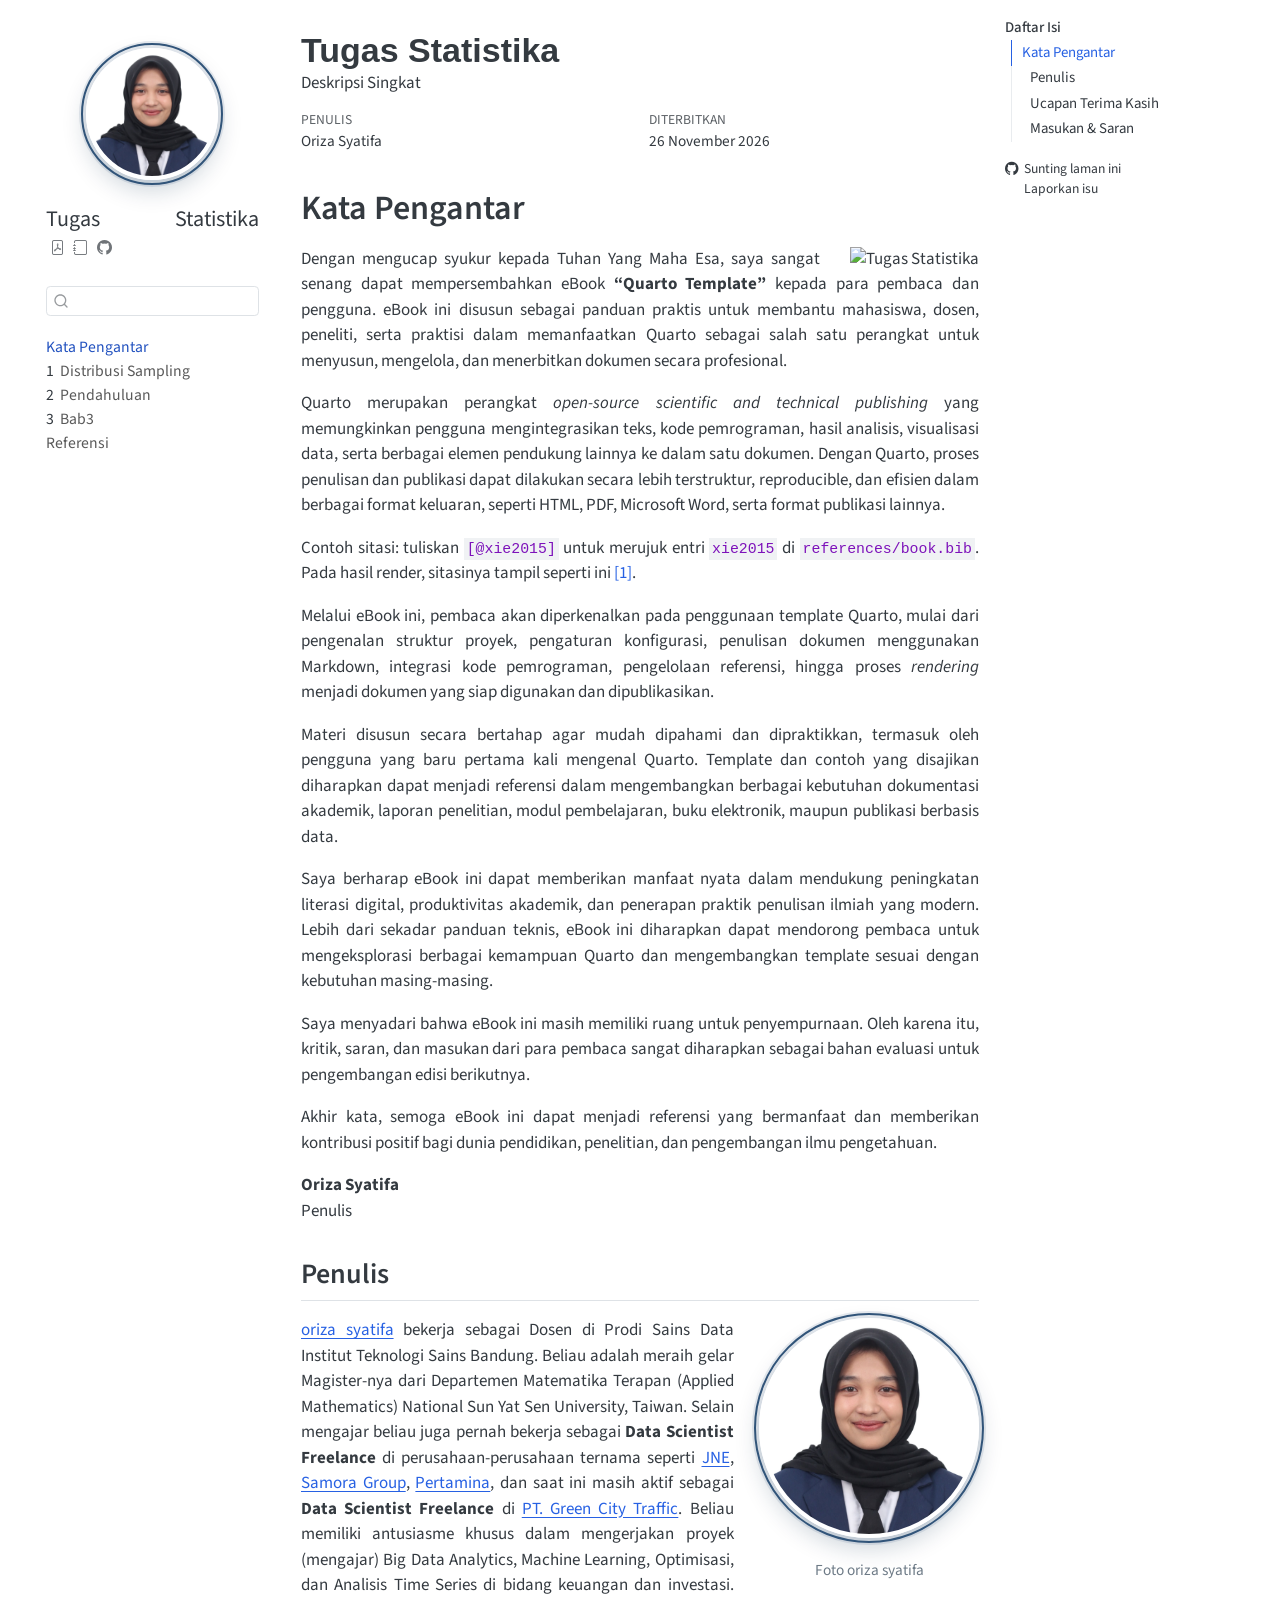
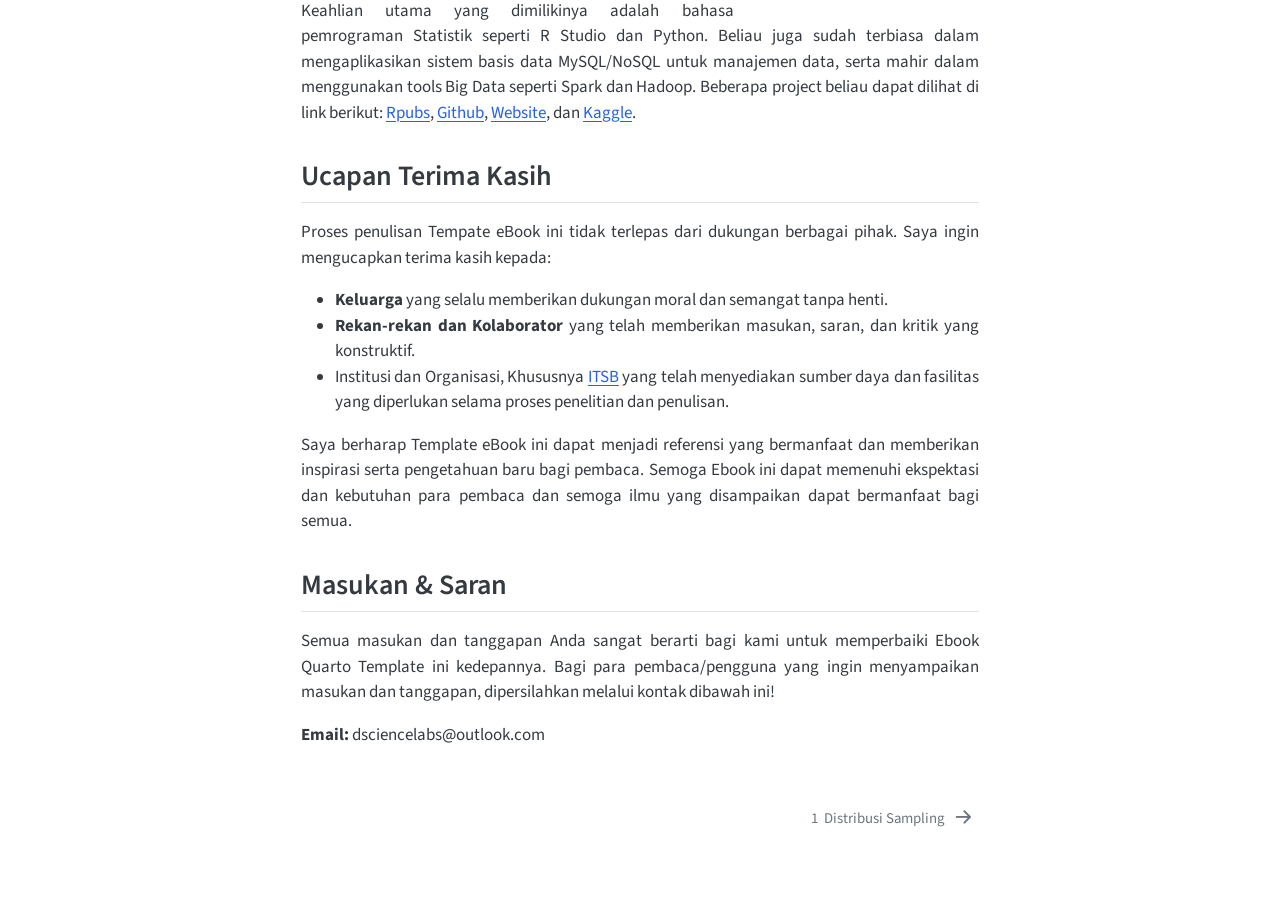
==== docs/index.html @ 2b0debac "Update book content" ====
<!DOCTYPE html>
<html xmlns="http://www.w3.org/1999/xhtml" lang="id" xml:lang="id"><head>

<meta charset="utf-8">
<meta name="generator" content="quarto-1.11.9">

<meta name="viewport" content="width=device-width, initial-scale=1.0, user-scalable=yes">

<meta name="author" content="Oriza Syatifa">
<meta name="dcterms.date" content="2026-11-26">
<meta name="description" content="Deskripsi Singkat">

<title>Tugas Statistika</title>
<style>
/* Default styles provided by pandoc.
** See https://pandoc.org/MANUAL.html#variables-for-html for config info.
*/
span.smallcaps{font-variant: small-caps;}
div.columns{display: flex; gap: 1.5em;}
div.column{flex: auto;}
@media screen {
div.columns{gap: min(4vw, 1.5em);}
div.column{overflow-x: auto;}
}
div.hanging-indent{margin-left: 1.5em; text-indent: -1.5em;}
ul.task-list{list-style: none;}
ul.task-list li input[type="checkbox"] {
  width: 0.8em;
  margin: 0 0.8em 0.2em -1em; /* quarto-specific, see https://github.com/quarto-dev/quarto-cli/issues/4556 */ 
  vertical-align: middle;
}
/* CSS for citations */
div.csl-bib-body { }
div.csl-entry {
  clear: both;
  margin-bottom: 0em;
}
.hanging-indent div.csl-entry {
  margin-left:2em;
  text-indent:-2em;
}
div.csl-left-margin {
  min-width:2em;
  float:left;
}
div.csl-right-inline {
  margin-left:2em;
  padding-left:1em;
}
div.csl-indent {
  margin-left: 2em;
}</style>


<script src="site_libs/quarto-nav/quarto-nav.js"></script>
<script src="site_libs/quarto-nav/headroom.min.js"></script>
<script src="site_libs/clipboard/clipboard.min.js"></script>
<script src="site_libs/quarto-search/autocomplete.umd.js"></script>
<script src="site_libs/quarto-search/fuse.min.js"></script>
<script src="site_libs/quarto-search/quarto-search.js"></script>
<meta name="quarto:offset" content="./">
<link href="./chapters/bab-1.html" rel="next">
<script src="site_libs/quarto-html/quarto.js" type="module"></script>
<script src="site_libs/quarto-html/tabsets/tabsets.js" type="module"></script>
<script src="site_libs/quarto-html/scrollable-regions/scrollable-regions.js" type="module"></script>
<script src="site_libs/quarto-html/popper.min.js"></script>
<script src="site_libs/quarto-html/tippy.umd.min.js"></script>
<script src="site_libs/quarto-html/anchor.min.js"></script>
<link href="site_libs/quarto-html/tippy.css" rel="stylesheet">
<link href="site_libs/quarto-html/quarto-syntax-highlighting-63b5708e65d6cd79cd7618c58d0c21e7.css" rel="stylesheet" id="quarto-text-highlighting-styles">
<script src="site_libs/bootstrap/bootstrap.min.js"></script>
<link href="site_libs/bootstrap/bootstrap-icons.css" rel="stylesheet">
<link href="site_libs/bootstrap/bootstrap-8575377b15774f46c10fa1d7752ca172.min.css" rel="stylesheet" append-hash="true" id="quarto-bootstrap" data-mode="light">
<script id="quarto-search-options" type="application/json">{
  "location": "sidebar",
  "copy-button": false,
  "collapse-after": 3,
  "panel-placement": "start",
  "type": "textbox",
  "limit": 50,
  "keyboard-shortcut": [
    "f",
    "/",
    "s"
  ],
  "show-item-context": false,
  "language": {
    "search-no-results-text": "Tidak ada hasil",
    "search-matching-documents-text": "dokumen cocok",
    "search-copy-link-title": "Salin tautan untuk mencari",
    "search-hide-matches-text": "Sembunyikan kecocokan lainnya",
    "search-more-match-text": "kecocokan lainnya di dokumen ini",
    "search-more-matches-text": "kecocokan lainnya di dokumen ini",
    "search-clear-button-title": "Hapus",
    "search-text-placeholder": "",
    "search-detached-cancel-button-title": "Batal",
    "search-submit-button-title": "Kirim",
    "search-label": "Mencari"
  }
}</script>
<style>html{ scroll-behavior: smooth; }</style>
<meta name="author" content="Oriza Syatifa">


<link rel="stylesheet" href="assets/style.css">
</head>

<body class="nav-sidebar floating quarto-light"><a id="quarto-skip-link" class="visually-hidden-focusable" href="#quarto-document-content">Skip to main content</a>

<div id="quarto-search-results"></div>
  <header id="quarto-header" class="headroom fixed-top">
  <nav class="quarto-secondary-nav" aria-label="Bilah alat">
    <div class="container-fluid d-flex">
      <button type="button" class="quarto-btn-toggle btn" data-bs-toggle="collapse" role="button" data-bs-target=".quarto-sidebar-collapse-item" aria-controls="quarto-sidebar" aria-expanded="false" aria-label="Alihkan bilah sisi" onclick="if (window.quartoToggleHeadroom) { window.quartoToggleHeadroom(); }">
        <i class="bi bi-layout-text-sidebar-reverse"></i>
      </button>
        <nav class="quarto-page-breadcrumbs" aria-label="Jalur"><ol class="breadcrumb"><li class="breadcrumb-item"><a href="./index.html">Kata Pengantar</a></li></ol></nav>
        <a class="flex-grow-1" data-bs-toggle="collapse" data-bs-target=".quarto-sidebar-collapse-item" onclick="if (window.quartoToggleHeadroom) { window.quartoToggleHeadroom(); }">      
        </a>
      <button type="button" class="btn quarto-search-button" aria-label="Mencari" onclick="window.quartoOpenSearch();">
        <i class="bi bi-search"></i>
      </button>
    </div>
  </nav>
</header>
<!-- content -->
<div id="quarto-content" class="quarto-container page-columns page-rows-contents page-layout-article">
<!-- sidebar -->
  <nav id="quarto-sidebar" class="sidebar collapse collapse-horizontal quarto-sidebar-collapse-item sidebar-navigation floating overflow-auto" aria-label="Situs web">
    <div class="pt-lg-2 mt-2 text-left sidebar-header">
    <div class="sidebar-title mb-0 py-0">
      <a href="./">Tugas Statistika</a> 
        <div class="sidebar-tools-main tools-wide">
    <a href="./Tugas-Statistika.pdf" title="Pratinjau PDF" class="quarto-navigation-tool px-1" aria-label="Pratinjau PDF"><i class="bi bi-file-pdf"></i></a>
    <a href="./epub-reader.html" title="Pratinjau EPUB" class="quarto-navigation-tool px-1" aria-label="Pratinjau EPUB"><i class="bi bi-journal"></i></a>
    <a href="https://github.com/pakardata1/ebook-template-quarto.git" title="Kode Sumber" class="quarto-navigation-tool px-1" aria-label="Kode Sumber"><i class="bi bi-github"></i></a>
</div>
    </div>
      </div>
        <div class="mt-2 flex-shrink-0 align-items-center">
        <div class="sidebar-search">
        <div id="quarto-search" class="" title="Mencari"></div>
        </div>
        </div>
    <div class="sidebar-menu-container"> 
    <ul class="list-unstyled mt-1">
        <li class="sidebar-item">
  <div class="sidebar-item-container"> 
  <a href="./index.html" class="sidebar-item-text sidebar-link active">
 <span class="menu-text">Kata Pengantar</span></a>
  </div>
</li>
        <li class="sidebar-item">
  <div class="sidebar-item-container"> 
  <a href="./chapters/bab-1.html" class="sidebar-item-text sidebar-link">
 <span class="menu-text"><span class="chapter-number">1</span>&nbsp; <span class="chapter-title">Distribusi Sampling</span></span></a>
  </div>
</li>
        <li class="sidebar-item">
  <div class="sidebar-item-container"> 
  <a href="./chapters/bab-2.html" class="sidebar-item-text sidebar-link">
 <span class="menu-text"><span class="chapter-number">2</span>&nbsp; <span class="chapter-title">Pendahuluan</span></span></a>
  </div>
</li>
        <li class="sidebar-item">
  <div class="sidebar-item-container"> 
  <a href="./chapters/bab-3.html" class="sidebar-item-text sidebar-link">
 <span class="menu-text"><span class="chapter-number">3</span>&nbsp; <span class="chapter-title">Bab3</span></span></a>
  </div>
</li>
        <li class="sidebar-item">
  <div class="sidebar-item-container"> 
  <a href="./references/referensi.html" class="sidebar-item-text sidebar-link">
 <span class="menu-text">Referensi</span></a>
  </div>
</li>
    </ul>
    </div>
</nav>
<div id="quarto-sidebar-glass" class="quarto-sidebar-collapse-item" data-bs-toggle="collapse" data-bs-target=".quarto-sidebar-collapse-item"></div>
<!-- margin-sidebar -->
    <div id="quarto-margin-sidebar" class="sidebar margin-sidebar">
        <nav id="TOC" role="doc-toc" aria-labelledby="toc-title" class="toc-active">
    <h2 id="toc-title">Daftar Isi</h2>
   
  <ul>
  <li><a href="#kata-pengantar" id="toc-kata-pengantar" class="nav-link active" data-scroll-target="#kata-pengantar">Kata Pengantar</a>
  <ul class="collapse">
  <li><a href="#penulis" id="toc-penulis" class="nav-link" data-scroll-target="#penulis">Penulis</a></li>
  <li><a href="#ucapan-terima-kasih" id="toc-ucapan-terima-kasih" class="nav-link" data-scroll-target="#ucapan-terima-kasih">Ucapan Terima Kasih</a></li>
  <li><a href="#masukan-saran" id="toc-masukan-saran" class="nav-link" data-scroll-target="#masukan-saran">Masukan &amp; Saran</a></li>
  </ul></li>
  </ul>
<div class="toc-actions"><ul><li><a href="https://github.com/pakardata1/ebook-template-quarto.git/edit/main/index.qmd" class="toc-action"><i class="bi bi-github"></i>Sunting laman ini</a></li><li><a href="https://github.com/pakardata1/ebook-template-quarto.git/issues/new" class="toc-action"><i class="bi empty"></i>Laporkan isu</a></li></ul></div></nav>
    </div>
<!-- main -->
<main class="content" id="quarto-document-content" tabindex="-1">

<header id="title-block-header" class="quarto-title-block default">
<div class="quarto-title">
<h1 class="title">Tugas Statistika</h1>
</div>

<div>
  <div class="description">
    Deskripsi Singkat
  </div>
</div>


<div class="quarto-title-meta">

    <div>
    <div class="quarto-title-meta-heading">Penulis</div>
    <div class="quarto-title-meta-contents">
             <p>Oriza Syatifa </p>
          </div>
  </div>
    
    <div>
    <div class="quarto-title-meta-heading">Diterbitkan</div>
    <div class="quarto-title-meta-contents">
      <p class="date">26 November 2026</p>
    </div>
  </div>
  
    
  </div>
  


</header>



<section id="kata-pengantar" class="level1 unnumbered">
<h1 class="unnumbered">Kata Pengantar</h1><p><img src="images/Cover.jpeg" title="Tugas Statistika" class="quarto-cover-image nolightbox img-fluid"></p>
<p>Dengan mengucap syukur kepada Tuhan Yang Maha Esa, saya sangat senang dapat mempersembahkan eBook <strong>“Quarto Template”</strong> kepada para pembaca dan pengguna. eBook ini disusun sebagai panduan praktis untuk membantu mahasiswa, dosen, peneliti, serta praktisi dalam memanfaatkan Quarto sebagai salah satu perangkat untuk menyusun, mengelola, dan menerbitkan dokumen secara profesional.</p>
<p>Quarto merupakan perangkat <em>open-source scientific and technical publishing</em> yang memungkinkan pengguna mengintegrasikan teks, kode pemrograman, hasil analisis, visualisasi data, serta berbagai elemen pendukung lainnya ke dalam satu dokumen. Dengan Quarto, proses penulisan dan publikasi dapat dilakukan secara lebih terstruktur, reproducible, dan efisien dalam berbagai format keluaran, seperti HTML, PDF, Microsoft Word, serta format publikasi lainnya.</p>
<p>Contoh sitasi: tuliskan <code>[@xie2015]</code> untuk merujuk entri <code>xie2015</code> di <code>references/book.bib</code>. Pada hasil render, sitasinya tampil seperti ini <span class="citation" data-cites="xie2015"><a href="references/referensi.html#ref-xie2015" role="doc-biblioref">[1]</a></span>.</p>
<p>Melalui eBook ini, pembaca akan diperkenalkan pada penggunaan template Quarto, mulai dari pengenalan struktur proyek, pengaturan konfigurasi, penulisan dokumen menggunakan Markdown, integrasi kode pemrograman, pengelolaan referensi, hingga proses <em>rendering</em> menjadi dokumen yang siap digunakan dan dipublikasikan.</p>
<p>Materi disusun secara bertahap agar mudah dipahami dan dipraktikkan, termasuk oleh pengguna yang baru pertama kali mengenal Quarto. Template dan contoh yang disajikan diharapkan dapat menjadi referensi dalam mengembangkan berbagai kebutuhan dokumentasi akademik, laporan penelitian, modul pembelajaran, buku elektronik, maupun publikasi berbasis data.</p>
<p>Saya berharap eBook ini dapat memberikan manfaat nyata dalam mendukung peningkatan literasi digital, produktivitas akademik, dan penerapan praktik penulisan ilmiah yang modern. Lebih dari sekadar panduan teknis, eBook ini diharapkan dapat mendorong pembaca untuk mengeksplorasi berbagai kemampuan Quarto dan mengembangkan template sesuai dengan kebutuhan masing-masing.</p>
<p>Saya menyadari bahwa eBook ini masih memiliki ruang untuk penyempurnaan. Oleh karena itu, kritik, saran, dan masukan dari para pembaca sangat diharapkan sebagai bahan evaluasi untuk pengembangan edisi berikutnya.</p>
<p>Akhir kata, semoga eBook ini dapat menjadi referensi yang bermanfaat dan memberikan kontribusi positif bagi dunia pendidikan, penelitian, dan pengembangan ilmu pengetahuan.</p>
<p><strong>Oriza Syatifa</strong><br>
Penulis</p>
<section id="penulis" class="level2">
<h2 class="anchored" data-anchor-id="penulis">Penulis</h2>
<div class="quarto-figure quarto-figure-right">
<figure class="figure">
<p><img src="images/author/orizaa.jpeg" class="author-portrait img-fluid figure-img" style="width:1.5in"></p>
<figcaption>Foto oriza syatifa</figcaption>
</figure>
</div>
<p><strong><a href="https://www.linkedin.com/in/dsciencelabs/">oriza syatifa</a></strong> bekerja sebagai Dosen di Prodi Sains Data Institut Teknologi Sains Bandung. Beliau adalah meraih gelar Magister-nya dari Departemen Matematika Terapan (Applied Mathematics) National Sun Yat Sen University, Taiwan. Selain mengajar beliau juga pernah bekerja sebagai <strong>Data Scientist Freelance</strong> di perusahaan-perusahaan ternama seperti <a href="https://www.jne.co.id/id/beranda">JNE</a>, <a href="https://www.samoragroup.co.id/home/en">Samora Group</a>, <a href="https://www.pertamina.com/">Pertamina</a>, dan saat ini masih aktif sebagai <strong>Data Scientist Freelance</strong> di <a href="PT. Green City Traffic">PT. Green City Traffic</a>. Beliau memiliki antusiasme khusus dalam mengerjakan proyek (mengajar) Big Data Analytics, Machine Learning, Optimisasi, dan Analisis Time Series di bidang keuangan dan investasi. Keahlian utama yang dimilikinya adalah bahasa pemrograman Statistik seperti R Studio dan Python. Beliau juga sudah terbiasa dalam mengaplikasikan sistem basis data MySQL/NoSQL untuk manajemen data, serta mahir dalam menggunakan tools Big Data seperti Spark dan Hadoop. Beberapa project beliau dapat dilihat di link berikut: <a href="https://rpubs.com/dsciencelabs">Rpubs</a>, <a href="https://github.com/dsciencelabs">Github</a>, <a href="https://dsciencelabs.github.io/web/index.html">Website</a>, dan <a href="https://www.kaggle.com/siregar/code">Kaggle</a>.</p>
</section>
<section id="ucapan-terima-kasih" class="level2">
<h2 class="anchored" data-anchor-id="ucapan-terima-kasih">Ucapan Terima Kasih</h2>
<p>Proses penulisan Tempate eBook ini tidak terlepas dari dukungan berbagai pihak. Saya ingin mengucapkan terima kasih kepada:</p>
<ul>
<li><strong>Keluarga</strong> yang selalu memberikan dukungan moral dan semangat tanpa henti.</li>
<li><strong>Rekan-rekan dan Kolaborator</strong> yang telah memberikan masukan, saran, dan kritik yang konstruktif.</li>
<li>Institusi dan Organisasi, Khususnya <strong><a href="https://itsb.ac.id/">ITSB</a></strong> yang telah menyediakan sumber daya dan fasilitas yang diperlukan selama proses penelitian dan penulisan.</li>
</ul>
<p>Saya berharap Template eBook ini dapat menjadi referensi yang bermanfaat dan memberikan inspirasi serta pengetahuan baru bagi pembaca. Semoga Ebook ini dapat memenuhi ekspektasi dan kebutuhan para pembaca dan semoga ilmu yang disampaikan dapat bermanfaat bagi semua.</p>
</section>
<section id="masukan-saran" class="level2">
<h2 class="anchored" data-anchor-id="masukan-saran">Masukan &amp; Saran</h2>
<p>Semua masukan dan tanggapan Anda sangat berarti bagi kami untuk memperbaiki Ebook Quarto Template ini kedepannya. Bagi para pembaca/pengguna yang ingin menyampaikan masukan dan tanggapan, dipersilahkan melalui kontak dibawah ini!</p>
<p><strong>Email:</strong> dsciencelabs@outlook.com</p>


<div id="refs" class="references csl-bib-body" data-entry-spacing="0" role="list" style="display: none">
<div id="ref-xie2015" class="csl-entry" role="listitem">
<div class="csl-left-margin">[1] </div><div class="csl-right-inline">Y. Xie, <em><a href="http://yihui.name/knitr/">Dynamic Documents with <span>R</span> and knitr</a></em>, 2nd ed. Boca Raton, Florida: Chapman; Hall/CRC, 2015.</div>
</div>
</div>
</section>
</section>

</main> <!-- /main -->
<script>

document.querySelectorAll('a[href^="http://"], a[href^="https://"]').forEach((link) => {

  if (link.classList.contains("quarto-navigation-tool")) {

    return;

  }



  window.tippy(link, {

    content: link.href,

    placement: "top",

    maxWidth: 480,

  });

});

</script>

<script id="quarto-html-after-body" type="application/javascript">
  window.document.addEventListener("DOMContentLoaded", function (event) {
    const icon = "";
    const anchorJS = new window.AnchorJS();
    anchorJS.options = {
      placement: 'right',
      icon: icon
    };
    anchorJS.add('.anchored');
    const isCodeAnnotation = (el) => {
      for (const clz of el.classList) {
        if (clz.startsWith('code-annotation-')) {                     
          return true;
        }
      }
      return false;
    }
    const onCopySuccess = function(e) {
      // button target
      const button = e.trigger;
      // don't keep focus
      button.blur();
      // flash "checked"
      button.classList.add('code-copy-button-checked');
      var currentTitle = button.getAttribute("title");
      button.setAttribute("title", "Disalin!");
      let tooltip;
      if (window.bootstrap) {
        button.setAttribute("data-bs-toggle", "tooltip");
        button.setAttribute("data-bs-placement", "left");
        button.setAttribute("data-bs-title", "Disalin!");
        tooltip = new bootstrap.Tooltip(button, 
          { trigger: "manual", 
            customClass: "code-copy-button-tooltip",
            offset: [0, -8]});
        tooltip.show();    
      }
      setTimeout(function() {
        if (tooltip) {
          tooltip.hide();
          button.removeAttribute("data-bs-title");
          button.removeAttribute("data-bs-toggle");
          button.removeAttribute("data-bs-placement");
        }
        button.setAttribute("title", currentTitle);
        button.classList.remove('code-copy-button-checked');
      }, 1000);
      // clear code selection
      e.clearSelection();
    }
    const getTextToCopy = function(trigger) {
      const outerScaffold = trigger.parentElement.cloneNode(true);
      const codeEl = outerScaffold.querySelector('code');
      for (const childEl of codeEl.children) {
        if (isCodeAnnotation(childEl)) {
          childEl.remove();
        }
      }
      return codeEl.innerText;
    }
    const clipboard = new window.ClipboardJS('.code-copy-button:not([data-in-quarto-modal])', {
      text: getTextToCopy
    });
    clipboard.on('success', onCopySuccess);
    if (window.document.getElementById('quarto-embedded-source-code-modal')) {
      const clipboardModal = new window.ClipboardJS('.code-copy-button[data-in-quarto-modal]', {
        text: getTextToCopy,
        container: window.document.getElementById('quarto-embedded-source-code-modal')
      });
      clipboardModal.on('success', onCopySuccess);
    }
      var localhostRegex = new RegExp(/^(?:http|https):\/\/localhost\:?[0-9]*\//);
      var mailtoRegex = new RegExp(/^mailto:/);
        var filterRegex = new RegExp('/' + window.location.host + '/');
      const newWindowLabel = "(opens in a new tab)";
      const newWindowNoteId = "quarto-ext-newwindow-label";
      // Links reference one hidden label through aria-describedby, so the
      // announcement never changes their accessible name.
      var describeNewWindow = (link) => {
        if (!window.document.getElementById(newWindowNoteId)) {
          var newWindowNote = window.document.createElement("span");
          newWindowNote.id = newWindowNoteId;
          newWindowNote.hidden = true;
          newWindowNote.textContent = newWindowLabel;
          window.document.body.appendChild(newWindowNote);
        }
        var describedBy = (link.getAttribute("aria-describedby") || "").split(/\s+/).filter(Boolean);
        if (!describedBy.includes(newWindowNoteId)) {
          describedBy.push(newWindowNoteId);
          link.setAttribute("aria-describedby", describedBy.join(" "));
        }
      }
      var isInternal = (href) => {
          return filterRegex.test(href) || localhostRegex.test(href) || mailtoRegex.test(href);
      }
      // Inspect non-navigation links and adorn them if external
      window.quartoDecorateExternalLinks = function (root) {
     var links = (root || window.document).querySelectorAll('a[href]:not(.nav-link):not(.navbar-brand):not(.toc-action):not(.sidebar-link):not(.sidebar-item-toggle):not(.pagination-link):not(.no-external):not([aria-hidden]):not(.dropdown-item):not(.quarto-navigation-tool):not(.about-link)');
      for (var i=0; i<links.length; i++) {
        const link = links[i];
        if (!isInternal(link.href)) {
          // undo the damage that might have been done by quarto-nav.js in the case of
          // links that we want to consider external
          if (link.dataset.originalHref !== undefined) {
            link.href = link.dataset.originalHref;
          }
            // target, if specified
            link.setAttribute("target", "_blank");
            if (link.getAttribute("rel") === null) {
              link.setAttribute("rel", "noopener");
            }
            describeNewWindow(link);
          if (!link.classList.contains('no-external-icon')) {
          }
        }
      }
      };
      window.quartoDecorateExternalLinks(window.document);
    // Esc closes the popup (WCAG 1.4.13) and focus leaving both trigger and
    // popup closes it (WCAG 2.4.11); tippy handles neither for interactive popups.
    const hideOnEscAndFocusOut = {
      name: 'hideOnEscAndFocusOut',
      defaultValue: true,
      fn(instance) {
        const dismiss = () => {
          // A show scheduled by the trigger delay would otherwise reopen it
          instance.clearDelayTimeouts();
          instance.hide();
        };
        const onKeyDown = (event) => {
          if (event.key !== 'Escape') {
            return;
          }
          // Keep Esc from also reaching page handlers (e.g. reveal.js overview),
          // except an open reveal.js slide menu, which Esc should close too.
          // The menu handles keys only when its keyboard option is on.
          const menuHandlesEsc = window.Reveal?.getPlugin?.('menu')?.isOpen() &&
            window.Reveal.getConfig().menu?.keyboard !== false;
          if (!menuHandlesEsc) {
            event.stopPropagation();
          }
          if (instance.popper.contains(window.document.activeElement)) {
            // Disabled while refocusing so the focus trigger does not reopen it
            instance.disable();
            instance.reference.focus();
            instance.enable();
          }
          dismiss();
        };
        const onFocusOut = (event) => {
          const target = event.relatedTarget;
          if (target && !instance.reference.contains(target) &&
              !instance.popper.contains(target)) {
            dismiss();
          }
        };
        // On the trigger too: a click trigger (code-annotations: select) has no
        // blur handling. Attached for the instance's lifetime so leaving the
        // trigger also cancels a show still pending on the trigger delay.
        instance.reference.addEventListener('focusout', onFocusOut);
        return {
          onShow() {
            window.document.addEventListener('keydown', onKeyDown, true);
            instance.popper.addEventListener('focusout', onFocusOut);
          },
          onHide() {
            window.document.removeEventListener('keydown', onKeyDown, true);
            instance.popper.removeEventListener('focusout', onFocusOut);
          },
          onDestroy() {
            instance.reference.removeEventListener('focusout', onFocusOut);
          },
        };
      },
    };
    function tippyHover(el, contentFn, onTriggerFn, onUntriggerFn) {
      const config = {
        allowHTML: true,
        maxWidth: 500,
        delay: 100,
        arrow: false,
        appendTo: function(el) {
            return el.parentElement;
        },
        interactive: true,
        interactiveBorder: 10,
        theme: 'quarto',
        placement: 'bottom-start',
        plugins: [hideOnEscAndFocusOut],
      };
      if (contentFn) {
        config.content = contentFn;
      }
      if (onTriggerFn) {
        config.onTrigger = onTriggerFn;
      }
      if (onUntriggerFn) {
        config.onUntrigger = onUntriggerFn;
      }
      window.tippy(el, config); 
    }
    const noterefs = window.document.querySelectorAll('a[role="doc-noteref"]');
    for (var i=0; i<noterefs.length; i++) {
      const ref = noterefs[i];
      tippyHover(ref, function() {
        // use id or data attribute instead here
        let href = ref.getAttribute('data-footnote-href') || ref.getAttribute('href');
        try { href = new URL(href).hash; } catch {}
        const id = href.replace(/^#\/?/, "");
        const note = window.document.getElementById(id);
        if (note) {
          return note.innerHTML;
        } else {
          return "";
        }
      });
    }
    const xrefs = window.document.querySelectorAll('a.quarto-xref');
    const processXRef = (id, note) => {
      // Strip column container classes
      const stripColumnClz = (el) => {
        el.classList.remove("page-full", "page-columns");
        if (el.children) {
          for (const child of el.children) {
            stripColumnClz(child);
          }
        }
      }
      stripColumnClz(note)
      if (id === null || id.startsWith('sec-')) {
        // Special case sections, only their first couple elements
        const container = document.createElement("div");
        if (note.children && note.children.length > 2) {
          container.appendChild(note.children[0].cloneNode(true));
          for (let i = 1; i < note.children.length; i++) {
            const child = note.children[i];
            if (child.tagName === "P" && child.innerText === "") {
              continue;
            } else {
              container.appendChild(child.cloneNode(true));
              break;
            }
          }
          if (window.Quarto?.typesetMath) {
            window.Quarto.typesetMath(container);
          }
          return container.innerHTML
        } else {
          if (window.Quarto?.typesetMath) {
            window.Quarto.typesetMath(note);
          }
          return note.innerHTML;
        }
      } else {
        // Remove any anchor links if they are present
        const anchorLink = note.querySelector('a.anchorjs-link');
        if (anchorLink) {
          anchorLink.remove();
        }
        if (window.Quarto?.typesetMath) {
          window.Quarto.typesetMath(note);
        }
        if (note.classList.contains("callout")) {
          return note.outerHTML;
        } else {
          return note.innerHTML;
        }
      }
    }
    for (var i=0; i<xrefs.length; i++) {
      const xref = xrefs[i];
      tippyHover(xref, undefined, function(instance) {
        instance.disable();
        let url = xref.getAttribute('href');
        let hash = undefined; 
        if (url.startsWith('#')) {
          hash = url;
        } else {
          try { hash = new URL(url).hash; } catch {}
        }
        if (hash) {
          const id = hash.replace(/^#\/?/, "");
          const note = window.document.getElementById(id);
          if (note !== null) {
            try {
              const html = processXRef(id, note.cloneNode(true));
              instance.setContent(html);
            } finally {
              instance.enable();
              instance.show();
            }
          } else {
            // See if we can fetch this
            fetch(url.split('#')[0])
            .then(res => res.text())
            .then(html => {
              const parser = new DOMParser();
              const htmlDoc = parser.parseFromString(html, "text/html");
              const note = htmlDoc.getElementById(id);
              if (note !== null) {
                const html = processXRef(id, note);
                instance.setContent(html);
              } 
            }).finally(() => {
              instance.enable();
              instance.show();
            });
          }
        } else {
          // See if we can fetch a full url (with no hash to target)
          // This is a special case and we should probably do some content thinning / targeting
          fetch(url)
          .then(res => res.text())
          .then(html => {
            const parser = new DOMParser();
            const htmlDoc = parser.parseFromString(html, "text/html");
            const note = htmlDoc.querySelector('main.content');
            if (note !== null) {
              // This should only happen for chapter cross references
              // (since there is no id in the URL)
              // remove the first header
              if (note.children.length > 0 && note.children[0].tagName === "HEADER") {
                note.children[0].remove();
              }
              const html = processXRef(null, note);
              instance.setContent(html);
            } 
          }).finally(() => {
            instance.enable();
            instance.show();
          });
        }
      }, function(instance) {
      });
    }
        let selectedAnnoteEl;
        const selectorForAnnotation = ( cell, annotation) => {
          let cellAttr = 'data-code-cell="' + cell + '"';
          let lineAttr = 'data-code-annotation="' +  annotation + '"';
          const selector = 'span[' + cellAttr + '][' + lineAttr + ']';
          return selector;
        }
        const selectCodeLines = (annoteEl) => {
          const doc = window.document;
          const targetCell = annoteEl.getAttribute("data-target-cell");
          const targetAnnotation = annoteEl.getAttribute("data-target-annotation");
          const annoteSpan = window.document.querySelector(selectorForAnnotation(targetCell, targetAnnotation));
          const lines = annoteSpan.getAttribute("data-code-lines").split(",");
          const lineIds = lines.map((line) => {
            return targetCell + "-" + line;
          })
          // Each band is positioned against its own containing block, which is
          // not the offsetParent of the lines, so place it from client rects.
          const placeBand = (band, firstEl, lastEl, codeBlock) => {
            const container = band.offsetParent;
            if (container === null) {
              return;
            }
            const containerRect = container.getBoundingClientRect();
            // Reveal.js scales slides with a transform, so convert client
            // pixels back to the CSS pixels of the container.
            const scale = containerRect.height / container.offsetHeight || 1;
            const firstRect = firstEl.getBoundingClientRect();
            const lastRect = lastEl.getBoundingClientRect();
            const top = (firstRect.top - containerRect.top) / scale - container.clientTop + container.scrollTop;
            const height = (lastRect.bottom - firstRect.top) / scale;
            band.style.top = top - 2 + "px";
            band.style.height = height + 4 + "px";
            if (codeBlock) {
              // Without the copy button wrapper, the containing block is wider
              // than the code block, so span the code block explicitly.
              const blockRect = codeBlock.getBoundingClientRect();
              band.style.left = (blockRect.left - containerRect.left) / scale - container.clientLeft + container.scrollLeft + "px";
              band.style.width = blockRect.width / scale + "px";
            }
          };
          if (lineIds.length > 0) {
            const el = window.document.getElementById(lineIds[0]);
            const lastEl = window.document.getElementById(lineIds[lineIds.length - 1]);
            const parent = el.parentElement.parentElement;
            // cook up a div (if necessary) and position it
            let div = window.document.getElementById("code-annotation-line-highlight");
            if (div === null) {
              div = window.document.createElement("div");
              div.setAttribute("id", "code-annotation-line-highlight");
              div.style.position = 'absolute';
              parent.appendChild(div);
            }
            placeBand(div, el, lastEl, parent.closest("div.sourceCode") || parent);
            let gutterDiv = window.document.getElementById("code-annotation-line-highlight-gutter");
            if (gutterDiv === null) {
              gutterDiv = window.document.createElement("div");
              gutterDiv.setAttribute("id", "code-annotation-line-highlight-gutter");
              gutterDiv.style.position = 'absolute';
              const codeCell = window.document.getElementById(targetCell);
              const gutter = codeCell.querySelector('.code-annotation-gutter');
              gutter.appendChild(gutterDiv);
            }
            placeBand(gutterDiv, el, lastEl);
            selectedAnnoteEl = annoteEl;
          }
        };
        const unselectCodeLines = () => {
          const elementsIds = ["code-annotation-line-highlight", "code-annotation-line-highlight-gutter"];
          elementsIds.forEach((elId) => {
            const div = window.document.getElementById(elId);
            if (div) {
              div.remove();
            }
          });
          selectedAnnoteEl = undefined;
        };
          // Handle positioning of the toggle
      window.addEventListener(
        "resize",
        throttle(() => {
          elRect = undefined;
          if (selectedAnnoteEl) {
            selectCodeLines(selectedAnnoteEl);
          }
        }, 10)
      );
      function throttle(fn, ms) {
      let throttle = false;
      let timer;
        return (...args) => {
          if(!throttle) { // first call gets through
              fn.apply(this, args);
              throttle = true;
          } else { // all the others get throttled
              if(timer) clearTimeout(timer); // cancel #2
              timer = setTimeout(() => {
                fn.apply(this, args);
                timer = throttle = false;
              }, ms);
          }
        };
      }
        // Attach click handler to the DT
        const annoteDls = window.document.querySelectorAll('dt[data-target-cell]');
        for (const annoteDlNode of annoteDls) {
          annoteDlNode.addEventListener('click', (event) => {
            const clickedEl = event.target;
            if (clickedEl !== selectedAnnoteEl) {
              unselectCodeLines();
              const activeEl = window.document.querySelector('dt[data-target-cell].code-annotation-active');
              if (activeEl) {
                activeEl.classList.remove('code-annotation-active');
              }
              selectCodeLines(clickedEl);
              clickedEl.classList.add('code-annotation-active');
            } else {
              // Unselect the line
              unselectCodeLines();
              clickedEl.classList.remove('code-annotation-active');
            }
          });
        }
    const findCites = (el) => {
      const parentEl = el.parentElement;
      if (parentEl) {
        const cites = parentEl.dataset.cites;
        if (cites) {
          return {
            el,
            cites: cites.split(' ')
          };
        } else {
          return findCites(el.parentElement)
        }
      } else {
        return undefined;
      }
    };
    var bibliorefs = window.document.querySelectorAll('a[role="doc-biblioref"]');
    for (var i=0; i<bibliorefs.length; i++) {
      const ref = bibliorefs[i];
      const citeInfo = findCites(ref);
      if (citeInfo) {
        tippyHover(citeInfo.el, function() {
          var popup = window.document.createElement('div');
          citeInfo.cites.forEach(function(cite) {
            var citeDiv = window.document.createElement('div');
            citeDiv.classList.add('hanging-indent');
            citeDiv.classList.add('csl-entry');
            var biblioDiv = window.document.getElementById('ref-' + cite);
            if (biblioDiv) {
              citeDiv.innerHTML = biblioDiv.innerHTML;
            }
            popup.appendChild(citeDiv);
          });
          return popup.innerHTML;
        });
      }
    }
  });
  </script>
  <script type="application/javascript">
  window.quartoScrollableRegionsLabels = {"code":"Kode yang dapat digulir","output":"Keluaran yang dapat digulir"};
  </script>
<nav class="page-navigation" aria-label="Halaman">
  <div class="nav-page nav-page-previous">
  </div>
  <div class="nav-page nav-page-next">
      <a href="./chapters/bab-1.html" class="pagination-link" aria-label="Distribusi Sampling">
        <span class="nav-page-text"><span class="chapter-number">1</span>&nbsp; <span class="chapter-title">Distribusi Sampling</span></span> <i class="bi bi-arrow-right-short"></i>
      </a>
  </div>
</nav>
</div> <!-- /content -->




<footer class="footer"><div class="nav-footer"><div class="nav-footer-center"><div class="toc-actions d-sm-block d-md-none"><ul><li><a href="https://github.com/pakardata1/ebook-template-quarto.git/edit/main/index.qmd" class="toc-action"><i class="bi bi-github"></i>Sunting laman ini</a></li><li><a href="https://github.com/pakardata1/ebook-template-quarto.git/issues/new" class="toc-action"><i class="bi empty"></i>Laporkan isu</a></li></ul></div></div></div></footer><script src="site_libs/quarto-html/zenscroll-min.js"></script>
</body></html>
---- docs/site_libs/quarto-html/quarto-syntax-highlighting-63b5708e65d6cd79cd7618c58d0c21e7.css ----
/* quarto syntax highlight colors */
:root {
  --quarto-hl-ot-color: #003B4F;
  --quarto-hl-at-color: #657422;
  --quarto-hl-ss-color: #20794D;
  --quarto-hl-an-color: #5E5E5E;
  --quarto-hl-fu-color: #4758AB;
  --quarto-hl-st-color: #20794D;
  --quarto-hl-cf-color: #003B4F;
  --quarto-hl-op-color: #5E5E5E;
  --quarto-hl-er-color: #AD0000;
  --quarto-hl-bn-color: #AD0000;
  --quarto-hl-al-color: #AD0000;
  --quarto-hl-va-color: #111111;
  --quarto-hl-bu-color: inherit;
  --quarto-hl-ex-color: inherit;
  --quarto-hl-pp-color: #AD0000;
  --quarto-hl-in-color: #5E5E5E;
  --quarto-hl-vs-color: #20794D;
  --quarto-hl-wa-color: #5E5E5E;
  --quarto-hl-do-color: #5E5E5E;
  --quarto-hl-im-color: #00769E;
  --quarto-hl-ch-color: #20794D;
  --quarto-hl-dt-color: #AD0000;
  --quarto-hl-fl-color: #AD0000;
  --quarto-hl-co-color: #5E5E5E;
  --quarto-hl-cv-color: #5E5E5E;
  --quarto-hl-cn-color: #8f5902;
  --quarto-hl-sc-color: #5E5E5E;
  --quarto-hl-dv-color: #AD0000;
  --quarto-hl-kw-color: #003B4F;
}

/* other quarto variables */
:root {
  --quarto-font-monospace: SFMono-Regular, Menlo, Monaco, Consolas, "Liberation Mono", "Courier New", monospace;
}

/* syntax highlight based on Pandoc's rules */
pre > code.sourceCode > span {
  color: #003B4F;
}

code.sourceCode > span {
  color: #003B4F;
}

div.sourceCode,
div.sourceCode pre.sourceCode {
  color: #003B4F;
}

/* Normal */
code span {
  color: #003B4F;
}

/* Alert */
code span.al {
  color: #AD0000;
  font-style: inherit;
}

/* Annotation */
code span.an {
  color: #5E5E5E;
  font-style: inherit;
}

/* Attribute */
code span.at {
  color: #657422;
  font-style: inherit;
}

/* BaseN */
code span.bn {
  color: #AD0000;
  font-style: inherit;
}

/* BuiltIn */
code span.bu {
  font-style: inherit;
}

/* ControlFlow */
code span.cf {
  color: #003B4F;
  font-weight: bold;
  font-style: inherit;
}

/* Char */
code span.ch {
  color: #20794D;
  font-style: inherit;
}

/* Constant */
code span.cn {
  color: #8f5902;
  font-style: inherit;
}

/* Comment */
code span.co {
  color: #5E5E5E;
  font-style: inherit;
}

/* CommentVar */
code span.cv {
  color: #5E5E5E;
  font-style: italic;
}

/* Documentation */
code span.do {
  color: #5E5E5E;
  font-style: italic;
}

/* DataType */
code span.dt {
  color: #AD0000;
  font-style: inherit;
}

/* DecVal */
code span.dv {
  color: #AD0000;
  font-style: inherit;
}

/* Error */
code span.er {
  color: #AD0000;
  font-style: inherit;
}

/* Extension */
code span.ex {
  font-style: inherit;
}

/* Float */
code span.fl {
  color: #AD0000;
  font-style: inherit;
}

/* Function */
code span.fu {
  color: #4758AB;
  font-style: inherit;
}

/* Import */
code span.im {
  color: #00769E;
  font-style: inherit;
}

/* Information */
code span.in {
  color: #5E5E5E;
  font-style: inherit;
}

/* Keyword */
code span.kw {
  color: #003B4F;
  font-weight: bold;
  font-style: inherit;
}

/* Operator */
code span.op {
  color: #5E5E5E;
  font-style: inherit;
}

/* Other */
code span.ot {
  color: #003B4F;
  font-style: inherit;
}

/* Preprocessor */
code span.pp {
  color: #AD0000;
  font-style: inherit;
}

/* SpecialChar */
code span.sc {
  color: #5E5E5E;
  font-style: inherit;
}

/* SpecialString */
code span.ss {
  color: #20794D;
  font-style: inherit;
}

/* String */
code span.st {
  color: #20794D;
  font-style: inherit;
}

/* Variable */
code span.va {
  color: #111111;
  font-style: inherit;
}

/* VerbatimString */
code span.vs {
  color: #20794D;
  font-style: inherit;
}

/* Warning */
code span.wa {
  color: #5E5E5E;
  font-style: italic;
}

.prevent-inlining {
  content: "</";
}

/*# sourceMappingURL=054cc16b9e9817627be6994582d2ffb5.css.map */
---- docs/assets/style.css ----
p.caption {
  color: #777;
  margin-top: 10px;
}
p code {
  white-space: inherit;
}
pre {
  word-break: normal;
  word-wrap: normal;
}
pre code {
  white-space: inherit;
}


/* TOC */

.book .book-summary {
    position: absolute;
    top: 0;
    left: -300px;
    bottom: 0;
    z-index: 1;
    width: 300px;
    color: #FFFFFF;
    background: #315479;
    border-right: 1px solid rgba(0,0,0,.15);
}

.book .book-summary ul.summary li a, .book .book-summary ul.summary li span {
    margin: 5px 5px 5px 5px;
    display: block;
    padding: 10px 20px 10px 20px;
    color: #FFFFFF;
    background: 0 0;
    text-overflow: ellipsis;
    overflow: hidden;
    white-space: nowrap;
    position: relative;
}

.book .book-summary ul.summary li.active>a {
    padding-left: 5px;
    border-radius: 10px 10px 10px 10px;
    color: #FFFFFF;
    font-weight: bold;
    background: rgba(243,242,242,.35);
    text-decoration: none;
}

.book .book-summary ul.summary li a:hover {
    padding-left: 5px;
    border-radius: 10px 10px 10px 10px;
    font-weight: bold;
    color: #FFFFFF;
    background: rgba(243,242,242,.40);
    text-decoration: none;
}

/* Tables */

td, tr, th {
    color:white !important;
    background-color: transparent !important;
}

table {
    border-radius: 10px 10px 10px 10px;
    color:white !important;
    background-color: rgb(78, 92, 104) !important;
    padding: 6px 13px;
    border: 1px solid #f0f0f0;
}


caption {
    color:black;
}


/* source code copy button */
.copy {
  width: inherit;
  background-color: #e2e2e2 ;
  border: none;
  border-radius: 2px;
  float: right;
  font-size: 60%;
  padding: 4px 4px 4px 4px;
  margin-left:5px;
}

.download {
  width: inherit;
  background-color: #e2e2e2 ;
  border: none;
  border-radius: 2px;
  float: right;
  font-size: 60%;
  padding: 4px 4px 4px 4px;
}

.book .book-header.fixed {
  font-family: 'Pacifico', sans-serif;
  background-color:#F2F2F2;
}

.title {
  font-family: 'Pacifico', sans-serif;  
}

.book .book-summary {
  font-family:'PT Sans', sans-serif;
}

.book.font-family-0 {
    font-family: 'Source Sans Pro', arial, sans-serif;
}

/*
.book .book-body .page-wrapper .page-inner {
  max-width: 980px !important;
}
*/


body {
  text-align: justify
}

#quarto-sidebar .sidebar-header::before {
  content: "";
  display: block;
  width: 132px;
  aspect-ratio: 1;
  margin: 1rem auto 1.5rem;
  background: url("../images/author/orizaa.jpeg") center 26% / cover no-repeat;
  border: 4px solid #fff;
  border-radius: 50%;
  outline: 2px solid #315479;
  outline-offset: 3px;
  box-shadow: 0 0 0 7px rgba(49, 84, 121, 0.12), 0 10px 24px rgba(0, 40, 70, 0.2);
}

#penulis .quarto-figure-right {
  float: right;
  width: clamp(150px, 24vw, 220px);
  margin: 0 0 1rem 1.5rem;
}

#penulis .quarto-figure-right figure {
  margin: 0;
}

#penulis .author-portrait {
  width: 100% !important;
  aspect-ratio: 1;
  object-fit: cover;
  object-position: center 26%;
  border: 4px solid #fff;
  border-radius: 50%;
  outline: 2px solid #315479;
  outline-offset: 3px;
  box-shadow: 0 0 0 7px rgba(49, 84, 121, 0.12), 0 10px 24px rgba(0, 40, 70, 0.2);
}

#penulis .quarto-figure-right figcaption {
  margin-top: 0.75rem;
  text-align: center;
}

@media (max-width: 575.98px) {
  #penulis .quarto-figure-right {
    float: none;
    width: min(60%, 220px);
    margin: 0 auto 1.5rem;
  }
}


.nocopy {
        -webkit-touch-callout: none;  /* iOS Safari */   
	-webkit-user-select: none;    /* Chrome all / Safari all */
	-khtml-user-select: none;     /* Konqueror */
	-moz-user-select: none;       /* Firefox all */
	-ms-user-select: none;        /* IE 10+ */
	-o-user-select: none;
	user-select: none;            /* Likely future */
}

/* NO SELECT + HIGHLIGHT COLOR */
* {
  user-select: none;
}
*::selection {
  background: none;
}
*::-moz-selection {
  background: none;
}
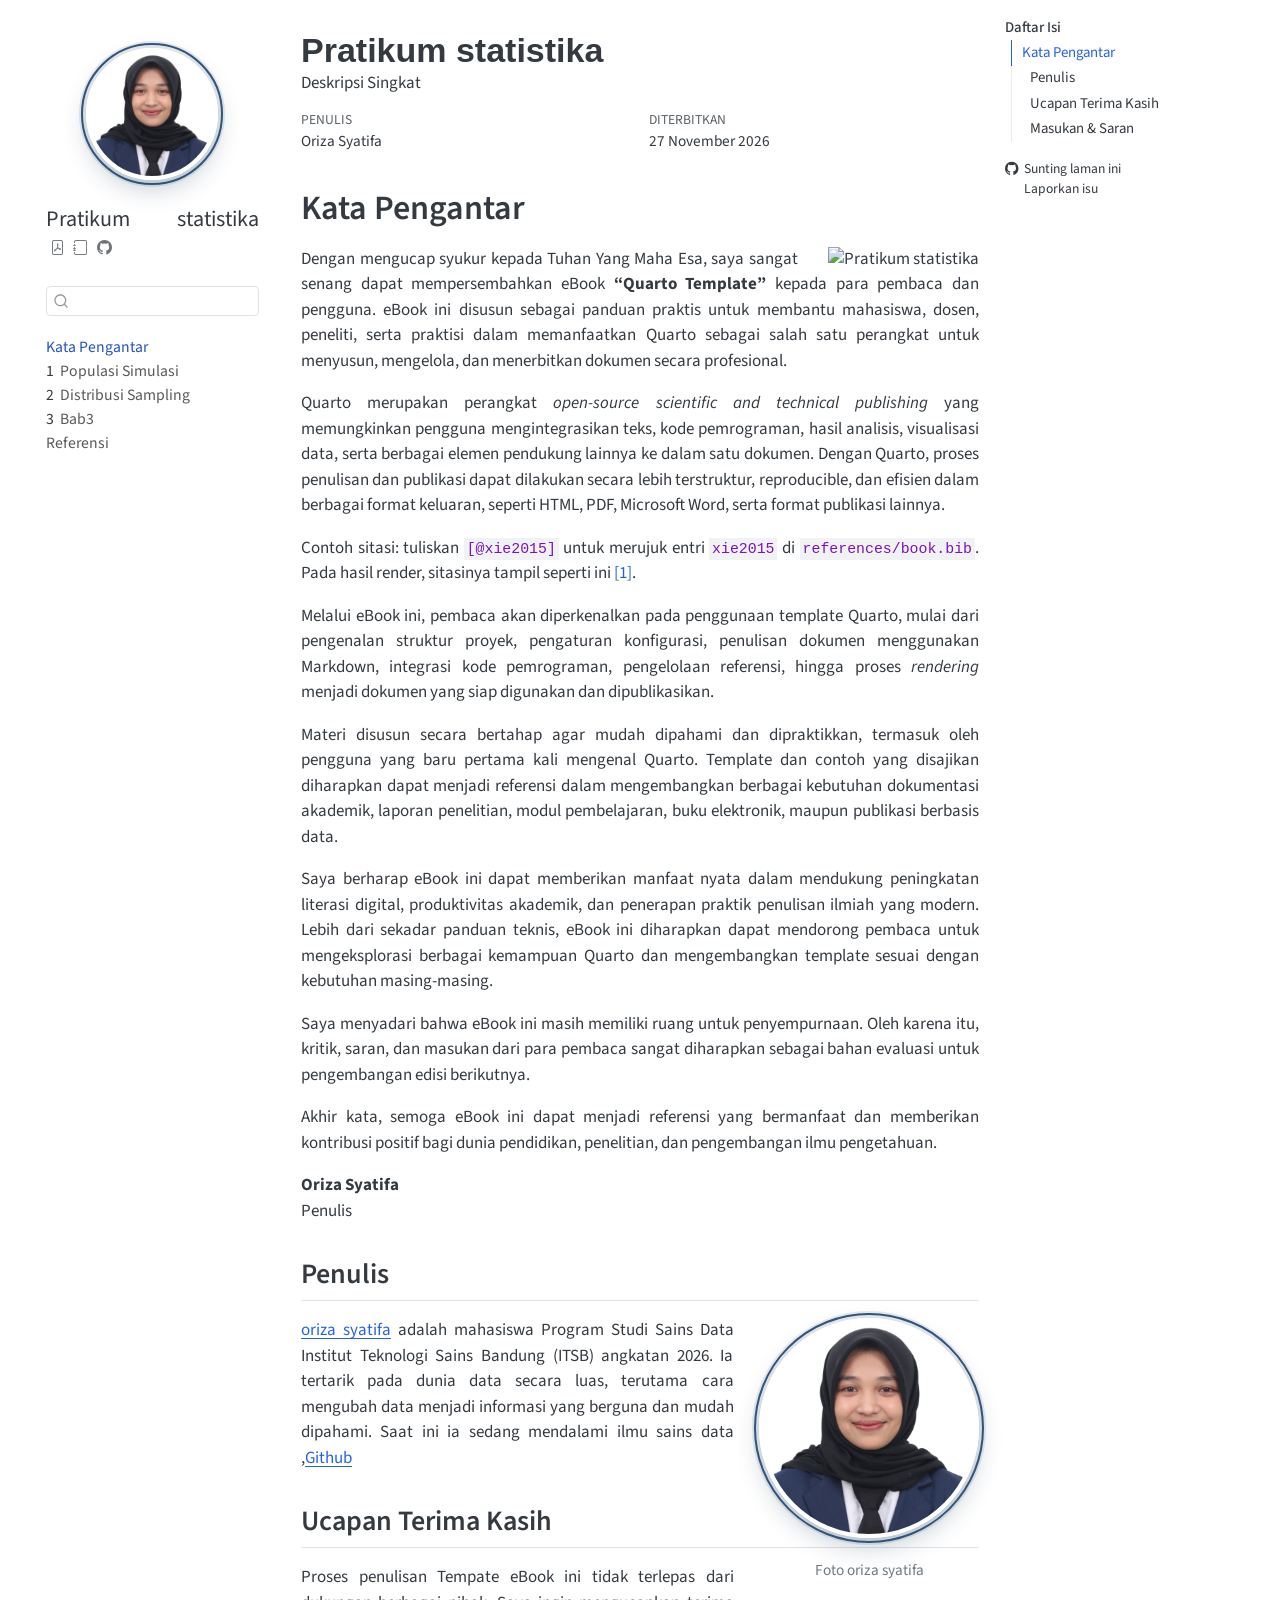
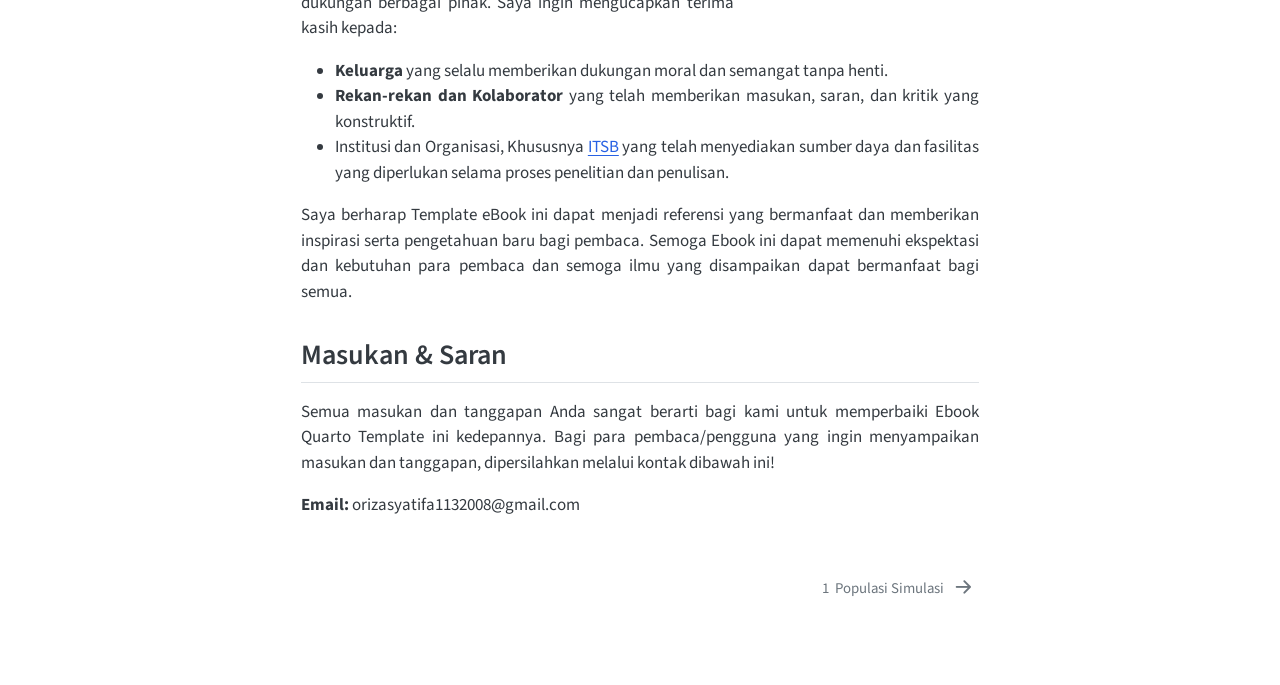
==== commit fcf21735: "Update book content" ====
--- a/docs/index.html
+++ b/docs/index.html
@@ -7,10 +7,10 @@
 <meta name="viewport" content="width=device-width, initial-scale=1.0, user-scalable=yes">
 
 <meta name="author" content="Oriza Syatifa">
-<meta name="dcterms.date" content="2026-11-26">
+<meta name="dcterms.date" content="2026-11-27">
 <meta name="description" content="Deskripsi Singkat">
 
-<title>Tugas Statistika</title>
+<title>Pratikum statistika</title>
 <style>
 /* Default styles provided by pandoc.
 ** See https://pandoc.org/MANUAL.html#variables-for-html for config info.
@@ -129,11 +129,11 @@
   <nav id="quarto-sidebar" class="sidebar collapse collapse-horizontal quarto-sidebar-collapse-item sidebar-navigation floating overflow-auto" aria-label="Situs web">
     <div class="pt-lg-2 mt-2 text-left sidebar-header">
     <div class="sidebar-title mb-0 py-0">
-      <a href="./">Tugas Statistika</a> 
+      <a href="./">Pratikum statistika</a> 
         <div class="sidebar-tools-main tools-wide">
     <a href="./Tugas-Statistika.pdf" title="Pratinjau PDF" class="quarto-navigation-tool px-1" aria-label="Pratinjau PDF"><i class="bi bi-file-pdf"></i></a>
     <a href="./epub-reader.html" title="Pratinjau EPUB" class="quarto-navigation-tool px-1" aria-label="Pratinjau EPUB"><i class="bi bi-journal"></i></a>
-    <a href="https://github.com/pakardata1/ebook-template-quarto.git" title="Kode Sumber" class="quarto-navigation-tool px-1" aria-label="Kode Sumber"><i class="bi bi-github"></i></a>
+    <a href="https://github.com/orizasyatifa/template_repository.git" title="Kode Sumber" class="quarto-navigation-tool px-1" aria-label="Kode Sumber"><i class="bi bi-github"></i></a>
 </div>
     </div>
       </div>
@@ -153,13 +153,13 @@
         <li class="sidebar-item">
   <div class="sidebar-item-container"> 
   <a href="./chapters/bab-1.html" class="sidebar-item-text sidebar-link">
- <span class="menu-text"><span class="chapter-number">1</span>&nbsp; <span class="chapter-title">Distribusi Sampling</span></span></a>
+ <span class="menu-text"><span class="chapter-number">1</span>&nbsp; <span class="chapter-title">Populasi Simulasi</span></span></a>
   </div>
 </li>
         <li class="sidebar-item">
   <div class="sidebar-item-container"> 
   <a href="./chapters/bab-2.html" class="sidebar-item-text sidebar-link">
- <span class="menu-text"><span class="chapter-number">2</span>&nbsp; <span class="chapter-title">Pendahuluan</span></span></a>
+ <span class="menu-text"><span class="chapter-number">2</span>&nbsp; <span class="chapter-title">Distribusi Sampling</span></span></a>
   </div>
 </li>
         <li class="sidebar-item">
@@ -191,14 +191,14 @@
   <li><a href="#masukan-saran" id="toc-masukan-saran" class="nav-link" data-scroll-target="#masukan-saran">Masukan &amp; Saran</a></li>
   </ul></li>
   </ul>
-<div class="toc-actions"><ul><li><a href="https://github.com/pakardata1/ebook-template-quarto.git/edit/main/index.qmd" class="toc-action"><i class="bi bi-github"></i>Sunting laman ini</a></li><li><a href="https://github.com/pakardata1/ebook-template-quarto.git/issues/new" class="toc-action"><i class="bi empty"></i>Laporkan isu</a></li></ul></div></nav>
+<div class="toc-actions"><ul><li><a href="https://github.com/orizasyatifa/template_repository.git/edit/main/index.qmd" class="toc-action"><i class="bi bi-github"></i>Sunting laman ini</a></li><li><a href="https://github.com/orizasyatifa/template_repository.git/issues/new" class="toc-action"><i class="bi empty"></i>Laporkan isu</a></li></ul></div></nav>
     </div>
 <!-- main -->
 <main class="content" id="quarto-document-content" tabindex="-1">
 
 <header id="title-block-header" class="quarto-title-block default">
 <div class="quarto-title">
-<h1 class="title">Tugas Statistika</h1>
+<h1 class="title">Pratikum statistika</h1>
 </div>
 
 <div>
@@ -220,7 +220,7 @@
     <div>
     <div class="quarto-title-meta-heading">Diterbitkan</div>
     <div class="quarto-title-meta-contents">
-      <p class="date">26 November 2026</p>
+      <p class="date">27 November 2026</p>
     </div>
   </div>
   
@@ -234,7 +234,7 @@
 
 
 <section id="kata-pengantar" class="level1 unnumbered">
-<h1 class="unnumbered">Kata Pengantar</h1><p><img src="images/Cover.jpeg" title="Tugas Statistika" class="quarto-cover-image nolightbox img-fluid"></p>
+<h1 class="unnumbered">Kata Pengantar</h1><p><img src="images/Cover.png" title="Pratikum statistika" class="quarto-cover-image nolightbox img-fluid"></p>
 <p>Dengan mengucap syukur kepada Tuhan Yang Maha Esa, saya sangat senang dapat mempersembahkan eBook <strong>“Quarto Template”</strong> kepada para pembaca dan pengguna. eBook ini disusun sebagai panduan praktis untuk membantu mahasiswa, dosen, peneliti, serta praktisi dalam memanfaatkan Quarto sebagai salah satu perangkat untuk menyusun, mengelola, dan menerbitkan dokumen secara profesional.</p>
 <p>Quarto merupakan perangkat <em>open-source scientific and technical publishing</em> yang memungkinkan pengguna mengintegrasikan teks, kode pemrograman, hasil analisis, visualisasi data, serta berbagai elemen pendukung lainnya ke dalam satu dokumen. Dengan Quarto, proses penulisan dan publikasi dapat dilakukan secara lebih terstruktur, reproducible, dan efisien dalam berbagai format keluaran, seperti HTML, PDF, Microsoft Word, serta format publikasi lainnya.</p>
 <p>Contoh sitasi: tuliskan <code>[@xie2015]</code> untuk merujuk entri <code>xie2015</code> di <code>references/book.bib</code>. Pada hasil render, sitasinya tampil seperti ini <span class="citation" data-cites="xie2015"><a href="references/referensi.html#ref-xie2015" role="doc-biblioref">[1]</a></span>.</p>
@@ -253,7 +253,7 @@
 <figcaption>Foto oriza syatifa</figcaption>
 </figure>
 </div>
-<p><strong><a href="https://www.linkedin.com/in/dsciencelabs/">oriza syatifa</a></strong> bekerja sebagai Dosen di Prodi Sains Data Institut Teknologi Sains Bandung. Beliau adalah meraih gelar Magister-nya dari Departemen Matematika Terapan (Applied Mathematics) National Sun Yat Sen University, Taiwan. Selain mengajar beliau juga pernah bekerja sebagai <strong>Data Scientist Freelance</strong> di perusahaan-perusahaan ternama seperti <a href="https://www.jne.co.id/id/beranda">JNE</a>, <a href="https://www.samoragroup.co.id/home/en">Samora Group</a>, <a href="https://www.pertamina.com/">Pertamina</a>, dan saat ini masih aktif sebagai <strong>Data Scientist Freelance</strong> di <a href="PT. Green City Traffic">PT. Green City Traffic</a>. Beliau memiliki antusiasme khusus dalam mengerjakan proyek (mengajar) Big Data Analytics, Machine Learning, Optimisasi, dan Analisis Time Series di bidang keuangan dan investasi. Keahlian utama yang dimilikinya adalah bahasa pemrograman Statistik seperti R Studio dan Python. Beliau juga sudah terbiasa dalam mengaplikasikan sistem basis data MySQL/NoSQL untuk manajemen data, serta mahir dalam menggunakan tools Big Data seperti Spark dan Hadoop. Beberapa project beliau dapat dilihat di link berikut: <a href="https://rpubs.com/dsciencelabs">Rpubs</a>, <a href="https://github.com/dsciencelabs">Github</a>, <a href="https://dsciencelabs.github.io/web/index.html">Website</a>, dan <a href="https://www.kaggle.com/siregar/code">Kaggle</a>.</p>
+<p><strong><a href="https://www.linkedin.com/in/oriza-syatifa-46826a440/">oriza syatifa</a></strong> adalah mahasiswa Program Studi Sains Data Institut Teknologi Sains Bandung (ITSB) angkatan 2026. Ia tertarik pada dunia data secara luas, terutama cara mengubah data menjadi informasi yang berguna dan mudah dipahami. Saat ini ia sedang mendalami ilmu sains data ,<a href="https://github.com/orizasyatifa">Github</a></p>
 </section>
 <section id="ucapan-terima-kasih" class="level2">
 <h2 class="anchored" data-anchor-id="ucapan-terima-kasih">Ucapan Terima Kasih</h2>
@@ -268,7 +268,7 @@
 <section id="masukan-saran" class="level2">
 <h2 class="anchored" data-anchor-id="masukan-saran">Masukan &amp; Saran</h2>
 <p>Semua masukan dan tanggapan Anda sangat berarti bagi kami untuk memperbaiki Ebook Quarto Template ini kedepannya. Bagi para pembaca/pengguna yang ingin menyampaikan masukan dan tanggapan, dipersilahkan melalui kontak dibawah ini!</p>
-<p><strong>Email:</strong> dsciencelabs@outlook.com</p>
+<p><strong>Email:</strong> orizasyatifa1132008@gmail.com</p>
 
 
 <div id="refs" class="references csl-bib-body" data-entry-spacing="0" role="list" style="display: none">
@@ -810,8 +810,8 @@
   <div class="nav-page nav-page-previous">
   </div>
   <div class="nav-page nav-page-next">
-      <a href="./chapters/bab-1.html" class="pagination-link" aria-label="Distribusi Sampling">
-        <span class="nav-page-text"><span class="chapter-number">1</span>&nbsp; <span class="chapter-title">Distribusi Sampling</span></span> <i class="bi bi-arrow-right-short"></i>
+      <a href="./chapters/bab-1.html" class="pagination-link" aria-label="Populasi Simulasi">
+        <span class="nav-page-text"><span class="chapter-number">1</span>&nbsp; <span class="chapter-title">Populasi Simulasi</span></span> <i class="bi bi-arrow-right-short"></i>
       </a>
   </div>
 </nav>
@@ -820,5 +820,5 @@
 
 
 
-<footer class="footer"><div class="nav-footer"><div class="nav-footer-center"><div class="toc-actions d-sm-block d-md-none"><ul><li><a href="https://github.com/pakardata1/ebook-template-quarto.git/edit/main/index.qmd" class="toc-action"><i class="bi bi-github"></i>Sunting laman ini</a></li><li><a href="https://github.com/pakardata1/ebook-template-quarto.git/issues/new" class="toc-action"><i class="bi empty"></i>Laporkan isu</a></li></ul></div></div></div></footer><script src="site_libs/quarto-html/zenscroll-min.js"></script>
+<footer class="footer"><div class="nav-footer"><div class="nav-footer-center"><div class="toc-actions d-sm-block d-md-none"><ul><li><a href="https://github.com/orizasyatifa/template_repository.git/edit/main/index.qmd" class="toc-action"><i class="bi bi-github"></i>Sunting laman ini</a></li><li><a href="https://github.com/orizasyatifa/template_repository.git/issues/new" class="toc-action"><i class="bi empty"></i>Laporkan isu</a></li></ul></div></div></div></footer><script src="site_libs/quarto-html/zenscroll-min.js"></script>
 </body></html>
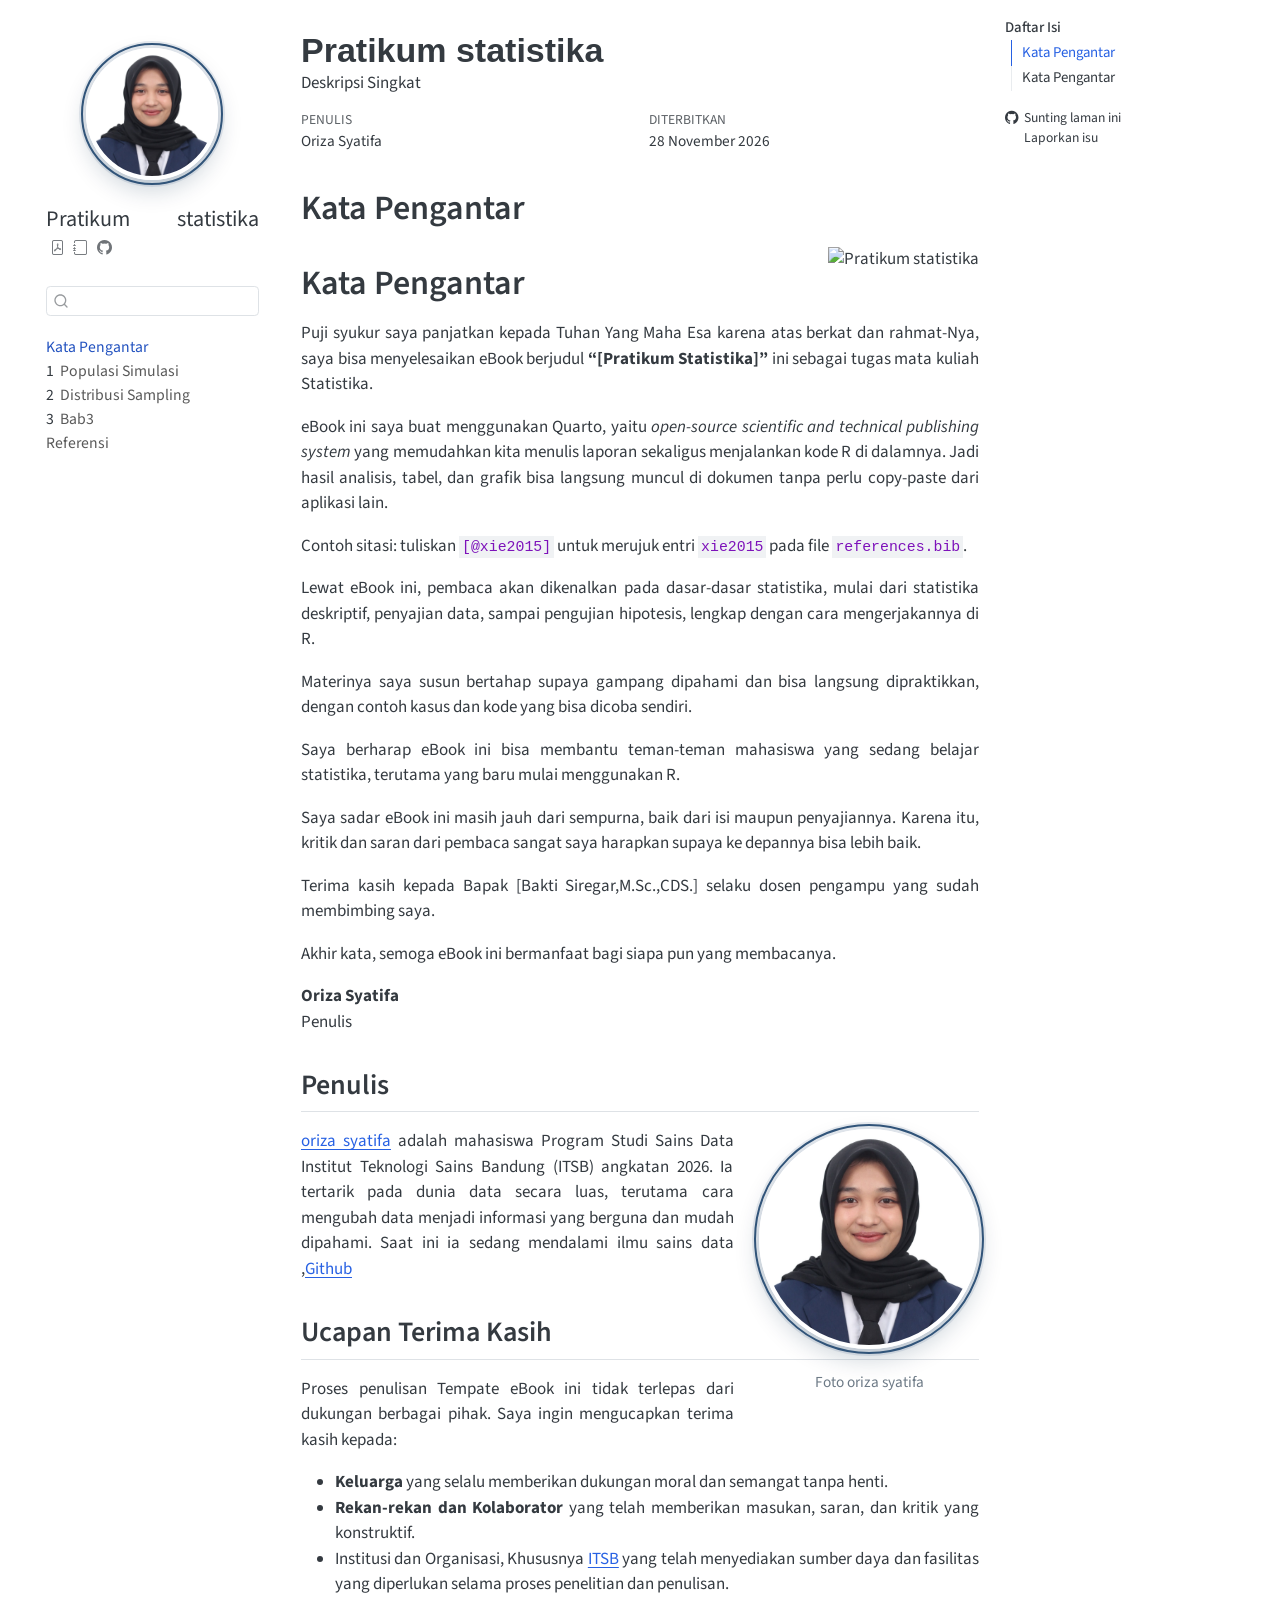
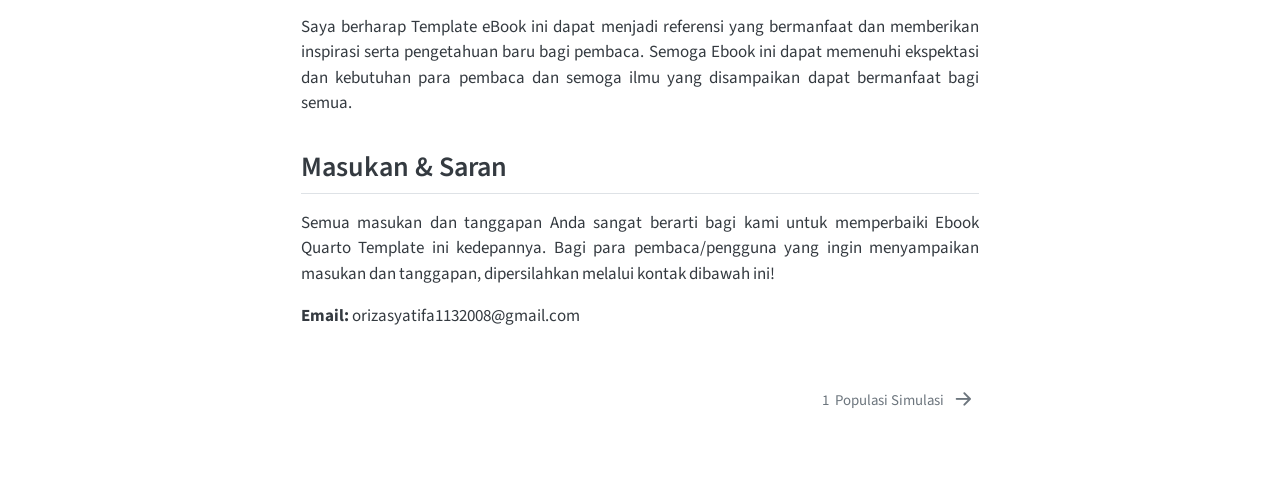
==== commit a07c1905: "Update book content" ====
--- a/docs/index.html
+++ b/docs/index.html
@@ -7,7 +7,7 @@
 <meta name="viewport" content="width=device-width, initial-scale=1.0, user-scalable=yes">
 
 <meta name="author" content="Oriza Syatifa">
-<meta name="dcterms.date" content="2026-11-27">
+<meta name="dcterms.date" content="2026-11-28">
 <meta name="description" content="Deskripsi Singkat">
 
 <title>Pratikum statistika</title>
@@ -29,27 +29,7 @@
   margin: 0 0.8em 0.2em -1em; /* quarto-specific, see https://github.com/quarto-dev/quarto-cli/issues/4556 */ 
   vertical-align: middle;
 }
-/* CSS for citations */
-div.csl-bib-body { }
-div.csl-entry {
-  clear: both;
-  margin-bottom: 0em;
-}
-.hanging-indent div.csl-entry {
-  margin-left:2em;
-  text-indent:-2em;
-}
-div.csl-left-margin {
-  min-width:2em;
-  float:left;
-}
-div.csl-right-inline {
-  margin-left:2em;
-  padding-left:1em;
-}
-div.csl-indent {
-  margin-left: 2em;
-}</style>
+</style>
 
 
 <script src="site_libs/quarto-nav/quarto-nav.js"></script>
@@ -184,7 +164,8 @@
     <h2 id="toc-title">Daftar Isi</h2>
    
   <ul>
-  <li><a href="#kata-pengantar" id="toc-kata-pengantar" class="nav-link active" data-scroll-target="#kata-pengantar">Kata Pengantar</a>
+  <li><a href="#kata-pengantar" id="toc-kata-pengantar" class="nav-link active" data-scroll-target="#kata-pengantar">Kata Pengantar</a></li>
+  <li><a href="#kata-pengantar-1" id="toc-kata-pengantar-1" class="nav-link" data-scroll-target="#kata-pengantar-1">Kata Pengantar</a>
   <ul class="collapse">
   <li><a href="#penulis" id="toc-penulis" class="nav-link" data-scroll-target="#penulis">Penulis</a></li>
   <li><a href="#ucapan-terima-kasih" id="toc-ucapan-terima-kasih" class="nav-link" data-scroll-target="#ucapan-terima-kasih">Ucapan Terima Kasih</a></li>
@@ -220,7 +201,7 @@
     <div>
     <div class="quarto-title-meta-heading">Diterbitkan</div>
     <div class="quarto-title-meta-contents">
-      <p class="date">27 November 2026</p>
+      <p class="date">28 November 2026</p>
     </div>
   </div>
   
@@ -235,14 +216,18 @@
 
 <section id="kata-pengantar" class="level1 unnumbered">
 <h1 class="unnumbered">Kata Pengantar</h1><p><img src="images/Cover.png" title="Pratikum statistika" class="quarto-cover-image nolightbox img-fluid"></p>
-<p>Dengan mengucap syukur kepada Tuhan Yang Maha Esa, saya sangat senang dapat mempersembahkan eBook <strong>“Quarto Template”</strong> kepada para pembaca dan pengguna. eBook ini disusun sebagai panduan praktis untuk membantu mahasiswa, dosen, peneliti, serta praktisi dalam memanfaatkan Quarto sebagai salah satu perangkat untuk menyusun, mengelola, dan menerbitkan dokumen secara profesional.</p>
-<p>Quarto merupakan perangkat <em>open-source scientific and technical publishing</em> yang memungkinkan pengguna mengintegrasikan teks, kode pemrograman, hasil analisis, visualisasi data, serta berbagai elemen pendukung lainnya ke dalam satu dokumen. Dengan Quarto, proses penulisan dan publikasi dapat dilakukan secara lebih terstruktur, reproducible, dan efisien dalam berbagai format keluaran, seperti HTML, PDF, Microsoft Word, serta format publikasi lainnya.</p>
-<p>Contoh sitasi: tuliskan <code>[@xie2015]</code> untuk merujuk entri <code>xie2015</code> di <code>references/book.bib</code>. Pada hasil render, sitasinya tampil seperti ini <span class="citation" data-cites="xie2015"><a href="references/referensi.html#ref-xie2015" role="doc-biblioref">[1]</a></span>.</p>
-<p>Melalui eBook ini, pembaca akan diperkenalkan pada penggunaan template Quarto, mulai dari pengenalan struktur proyek, pengaturan konfigurasi, penulisan dokumen menggunakan Markdown, integrasi kode pemrograman, pengelolaan referensi, hingga proses <em>rendering</em> menjadi dokumen yang siap digunakan dan dipublikasikan.</p>
-<p>Materi disusun secara bertahap agar mudah dipahami dan dipraktikkan, termasuk oleh pengguna yang baru pertama kali mengenal Quarto. Template dan contoh yang disajikan diharapkan dapat menjadi referensi dalam mengembangkan berbagai kebutuhan dokumentasi akademik, laporan penelitian, modul pembelajaran, buku elektronik, maupun publikasi berbasis data.</p>
-<p>Saya berharap eBook ini dapat memberikan manfaat nyata dalam mendukung peningkatan literasi digital, produktivitas akademik, dan penerapan praktik penulisan ilmiah yang modern. Lebih dari sekadar panduan teknis, eBook ini diharapkan dapat mendorong pembaca untuk mengeksplorasi berbagai kemampuan Quarto dan mengembangkan template sesuai dengan kebutuhan masing-masing.</p>
-<p>Saya menyadari bahwa eBook ini masih memiliki ruang untuk penyempurnaan. Oleh karena itu, kritik, saran, dan masukan dari para pembaca sangat diharapkan sebagai bahan evaluasi untuk pengembangan edisi berikutnya.</p>
-<p>Akhir kata, semoga eBook ini dapat menjadi referensi yang bermanfaat dan memberikan kontribusi positif bagi dunia pendidikan, penelitian, dan pengembangan ilmu pengetahuan.</p>
+</section>
+<section id="kata-pengantar-1" class="level1 unnumbered">
+<h1 class="unnumbered">Kata Pengantar</h1>
+<p>Puji syukur saya panjatkan kepada Tuhan Yang Maha Esa karena atas berkat dan rahmat-Nya, saya bisa menyelesaikan eBook berjudul <strong>“[Pratikum Statistika]”</strong> ini sebagai tugas mata kuliah Statistika.</p>
+<p>eBook ini saya buat menggunakan Quarto, yaitu <em>open-source scientific and technical publishing system</em> yang memudahkan kita menulis laporan sekaligus menjalankan kode R di dalamnya. Jadi hasil analisis, tabel, dan grafik bisa langsung muncul di dokumen tanpa perlu copy-paste dari aplikasi lain.</p>
+<p>Contoh sitasi: tuliskan <code>[@xie2015]</code> untuk merujuk entri <code>xie2015</code> pada file <code>references.bib</code>.</p>
+<p>Lewat eBook ini, pembaca akan dikenalkan pada dasar-dasar statistika, mulai dari statistika deskriptif, penyajian data, sampai pengujian hipotesis, lengkap dengan cara mengerjakannya di R.</p>
+<p>Materinya saya susun bertahap supaya gampang dipahami dan bisa langsung dipraktikkan, dengan contoh kasus dan kode yang bisa dicoba sendiri.</p>
+<p>Saya berharap eBook ini bisa membantu teman-teman mahasiswa yang sedang belajar statistika, terutama yang baru mulai menggunakan R.</p>
+<p>Saya sadar eBook ini masih jauh dari sempurna, baik dari isi maupun penyajiannya. Karena itu, kritik dan saran dari pembaca sangat saya harapkan supaya ke depannya bisa lebih baik.</p>
+<p>Terima kasih kepada Bapak [Bakti Siregar,M.Sc.,CDS.] selaku dosen pengampu yang sudah membimbing saya.</p>
+<p>Akhir kata, semoga eBook ini bermanfaat bagi siapa pun yang membacanya.</p>
 <p><strong>Oriza Syatifa</strong><br>
 Penulis</p>
 <section id="penulis" class="level2">
@@ -271,11 +256,6 @@
 <p><strong>Email:</strong> orizasyatifa1132008@gmail.com</p>
 
 
-<div id="refs" class="references csl-bib-body" data-entry-spacing="0" role="list" style="display: none">
-<div id="ref-xie2015" class="csl-entry" role="listitem">
-<div class="csl-left-margin">[1] </div><div class="csl-right-inline">Y. Xie, <em><a href="http://yihui.name/knitr/">Dynamic Documents with <span>R</span> and knitr</a></em>, 2nd ed. Boca Raton, Florida: Chapman; Hall/CRC, 2015.</div>
-</div>
-</div>
 </section>
 </section>
 
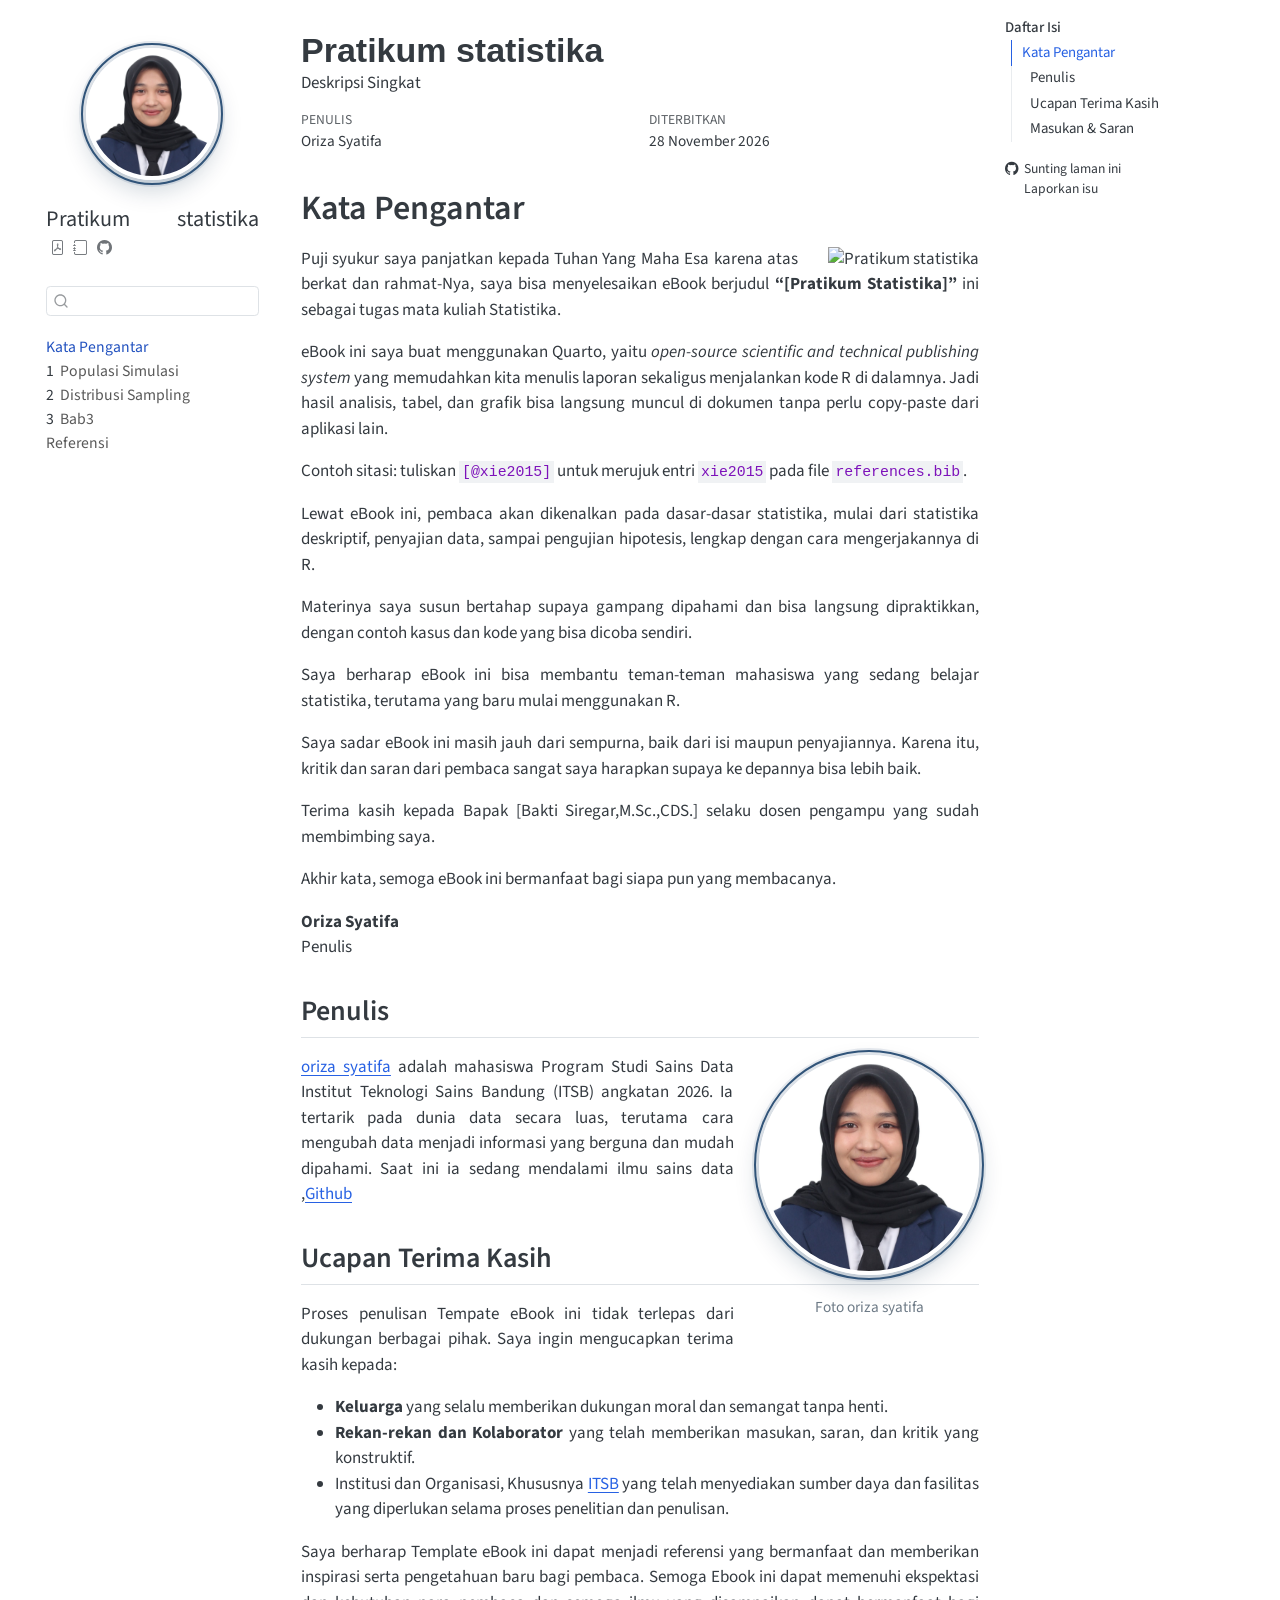
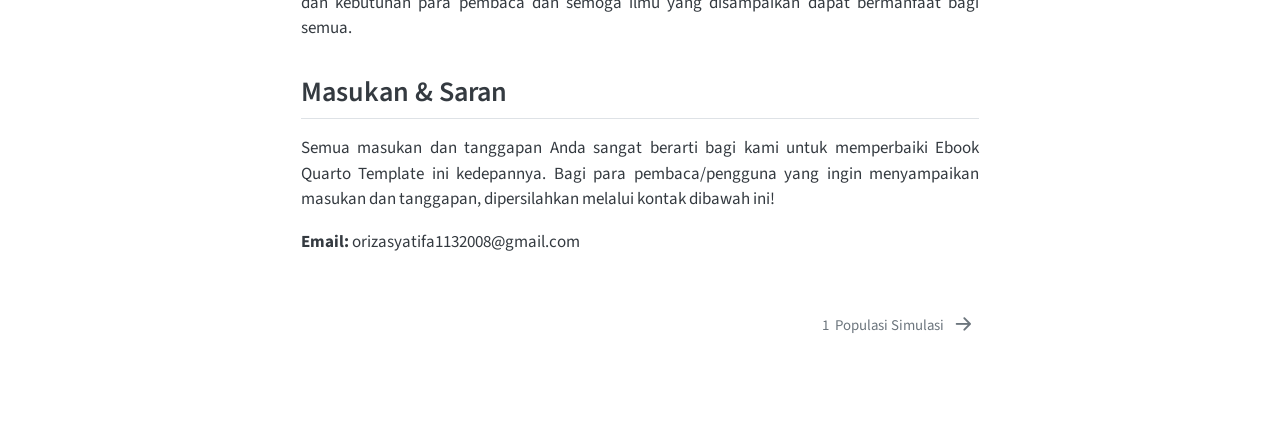
==== commit 75bedf21: "Update book content" ====
--- a/docs/index.html
+++ b/docs/index.html
@@ -164,8 +164,7 @@
     <h2 id="toc-title">Daftar Isi</h2>
    
   <ul>
-  <li><a href="#kata-pengantar" id="toc-kata-pengantar" class="nav-link active" data-scroll-target="#kata-pengantar">Kata Pengantar</a></li>
-  <li><a href="#kata-pengantar-1" id="toc-kata-pengantar-1" class="nav-link" data-scroll-target="#kata-pengantar-1">Kata Pengantar</a>
+  <li><a href="#kata-pengantar" id="toc-kata-pengantar" class="nav-link active" data-scroll-target="#kata-pengantar">Kata Pengantar</a>
   <ul class="collapse">
   <li><a href="#penulis" id="toc-penulis" class="nav-link" data-scroll-target="#penulis">Penulis</a></li>
   <li><a href="#ucapan-terima-kasih" id="toc-ucapan-terima-kasih" class="nav-link" data-scroll-target="#ucapan-terima-kasih">Ucapan Terima Kasih</a></li>
@@ -215,10 +214,7 @@
 
 
 <section id="kata-pengantar" class="level1 unnumbered">
-<h1 class="unnumbered">Kata Pengantar</h1><p><img src="images/Cover.png" title="Pratikum statistika" class="quarto-cover-image nolightbox img-fluid"></p>
-</section>
-<section id="kata-pengantar-1" class="level1 unnumbered">
-<h1 class="unnumbered">Kata Pengantar</h1>
+<h1 class="unnumbered">Kata Pengantar</h1><p><img src="images/cover.png" title="Pratikum statistika" class="quarto-cover-image nolightbox img-fluid"></p>
 <p>Puji syukur saya panjatkan kepada Tuhan Yang Maha Esa karena atas berkat dan rahmat-Nya, saya bisa menyelesaikan eBook berjudul <strong>“[Pratikum Statistika]”</strong> ini sebagai tugas mata kuliah Statistika.</p>
 <p>eBook ini saya buat menggunakan Quarto, yaitu <em>open-source scientific and technical publishing system</em> yang memudahkan kita menulis laporan sekaligus menjalankan kode R di dalamnya. Jadi hasil analisis, tabel, dan grafik bisa langsung muncul di dokumen tanpa perlu copy-paste dari aplikasi lain.</p>
 <p>Contoh sitasi: tuliskan <code>[@xie2015]</code> untuk merujuk entri <code>xie2015</code> pada file <code>references.bib</code>.</p>
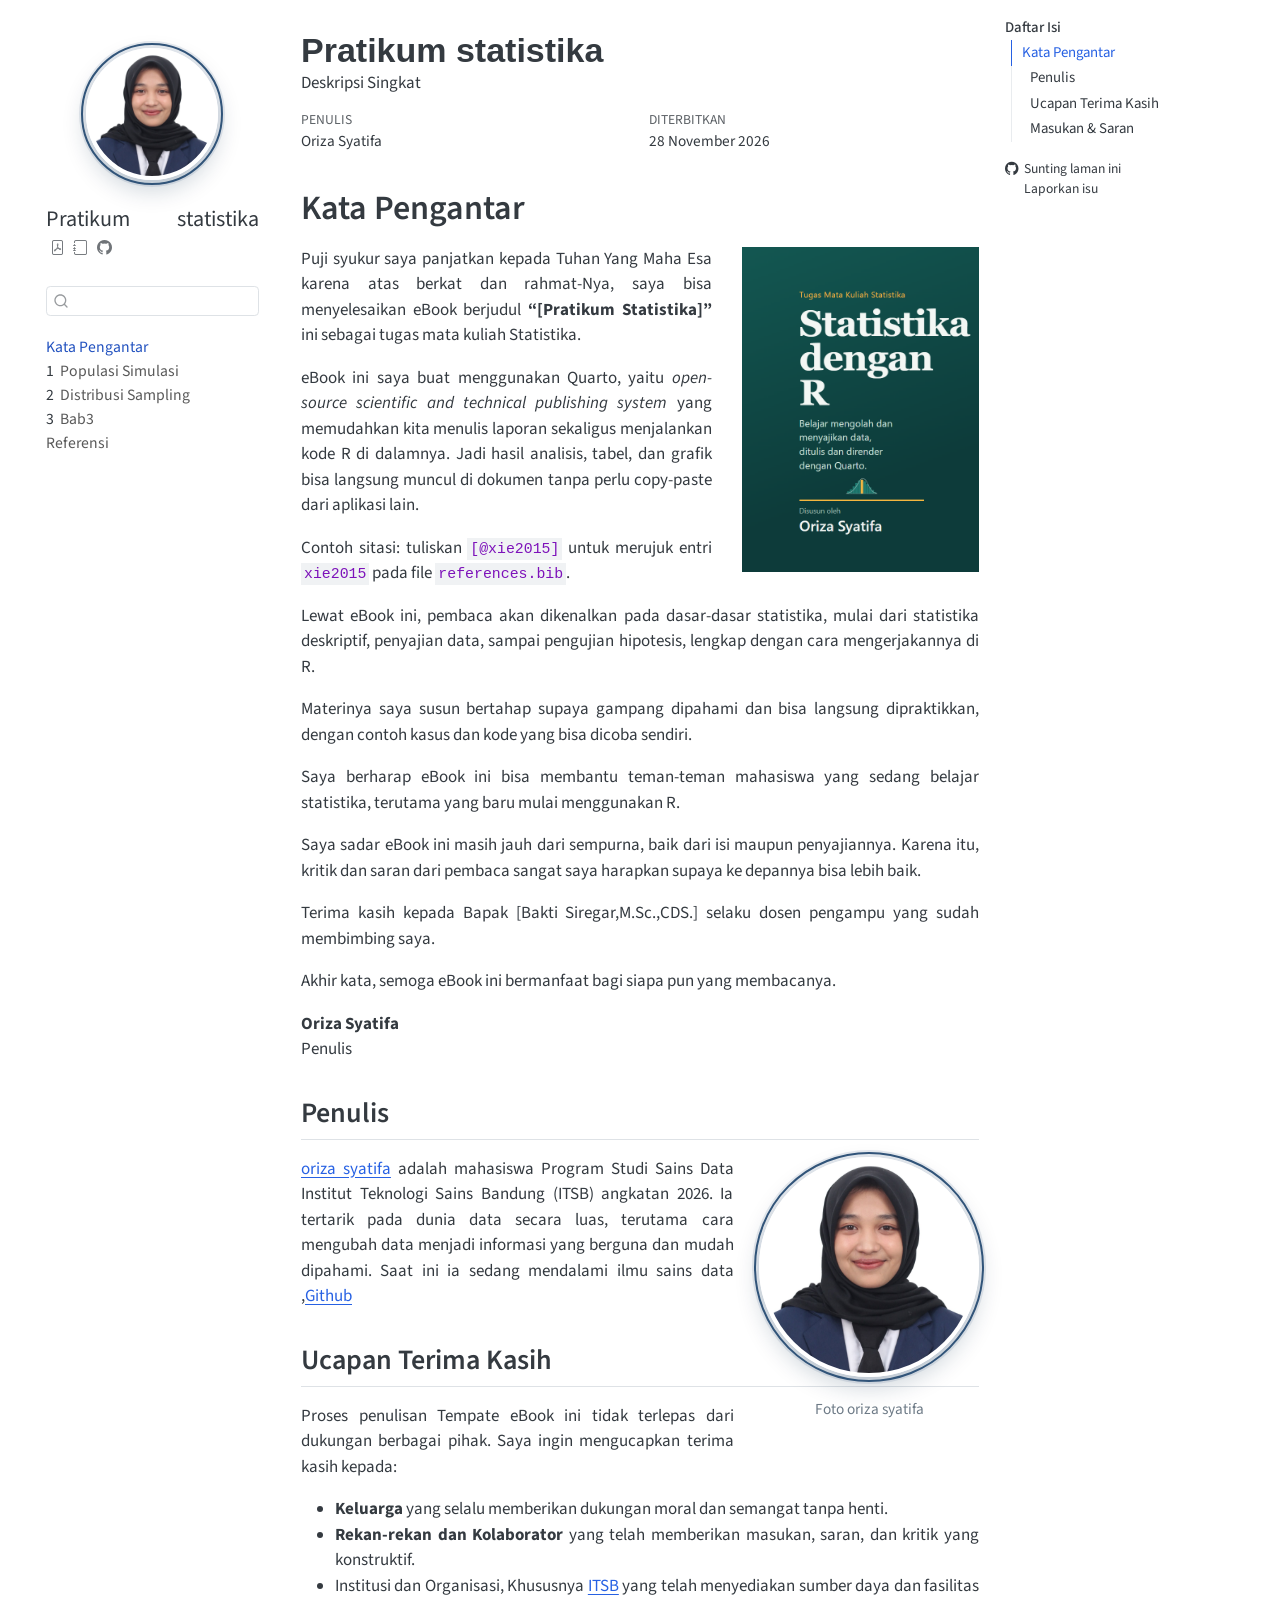
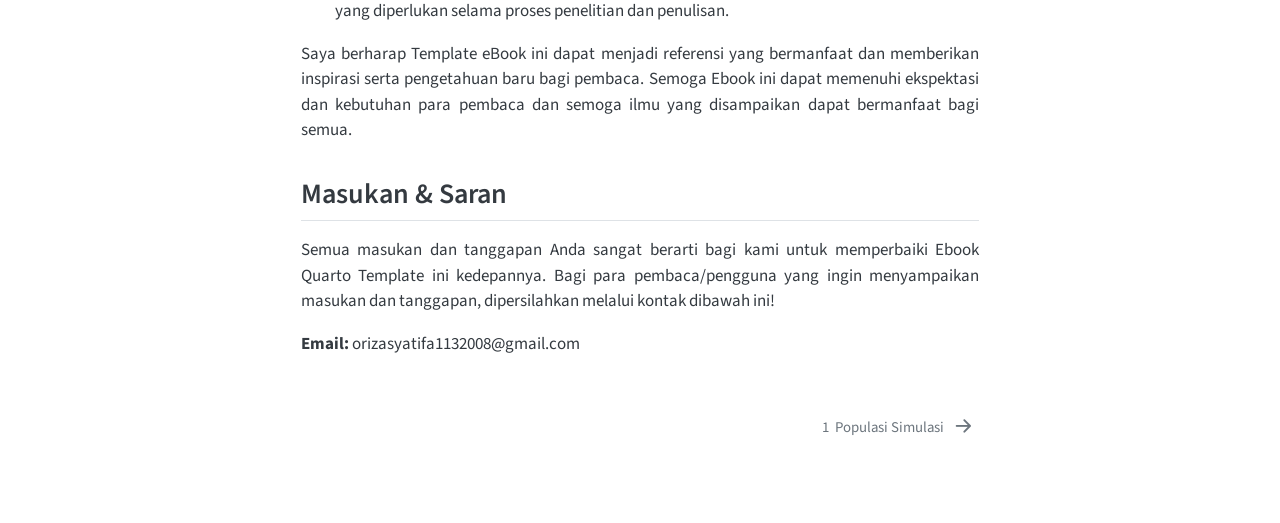
==== commit 180329c9: "Update book content" ====
--- a/docs/index.html
+++ b/docs/index.html
@@ -214,7 +214,7 @@
 
 
 <section id="kata-pengantar" class="level1 unnumbered">
-<h1 class="unnumbered">Kata Pengantar</h1><p><img src="images/cover.png" title="Pratikum statistika" class="quarto-cover-image nolightbox img-fluid"></p>
+<h1 class="unnumbered">Kata Pengantar</h1><p><img src="images/Cover.png" title="Pratikum statistika" class="quarto-cover-image nolightbox img-fluid"></p>
 <p>Puji syukur saya panjatkan kepada Tuhan Yang Maha Esa karena atas berkat dan rahmat-Nya, saya bisa menyelesaikan eBook berjudul <strong>“[Pratikum Statistika]”</strong> ini sebagai tugas mata kuliah Statistika.</p>
 <p>eBook ini saya buat menggunakan Quarto, yaitu <em>open-source scientific and technical publishing system</em> yang memudahkan kita menulis laporan sekaligus menjalankan kode R di dalamnya. Jadi hasil analisis, tabel, dan grafik bisa langsung muncul di dokumen tanpa perlu copy-paste dari aplikasi lain.</p>
 <p>Contoh sitasi: tuliskan <code>[@xie2015]</code> untuk merujuk entri <code>xie2015</code> pada file <code>references.bib</code>.</p>
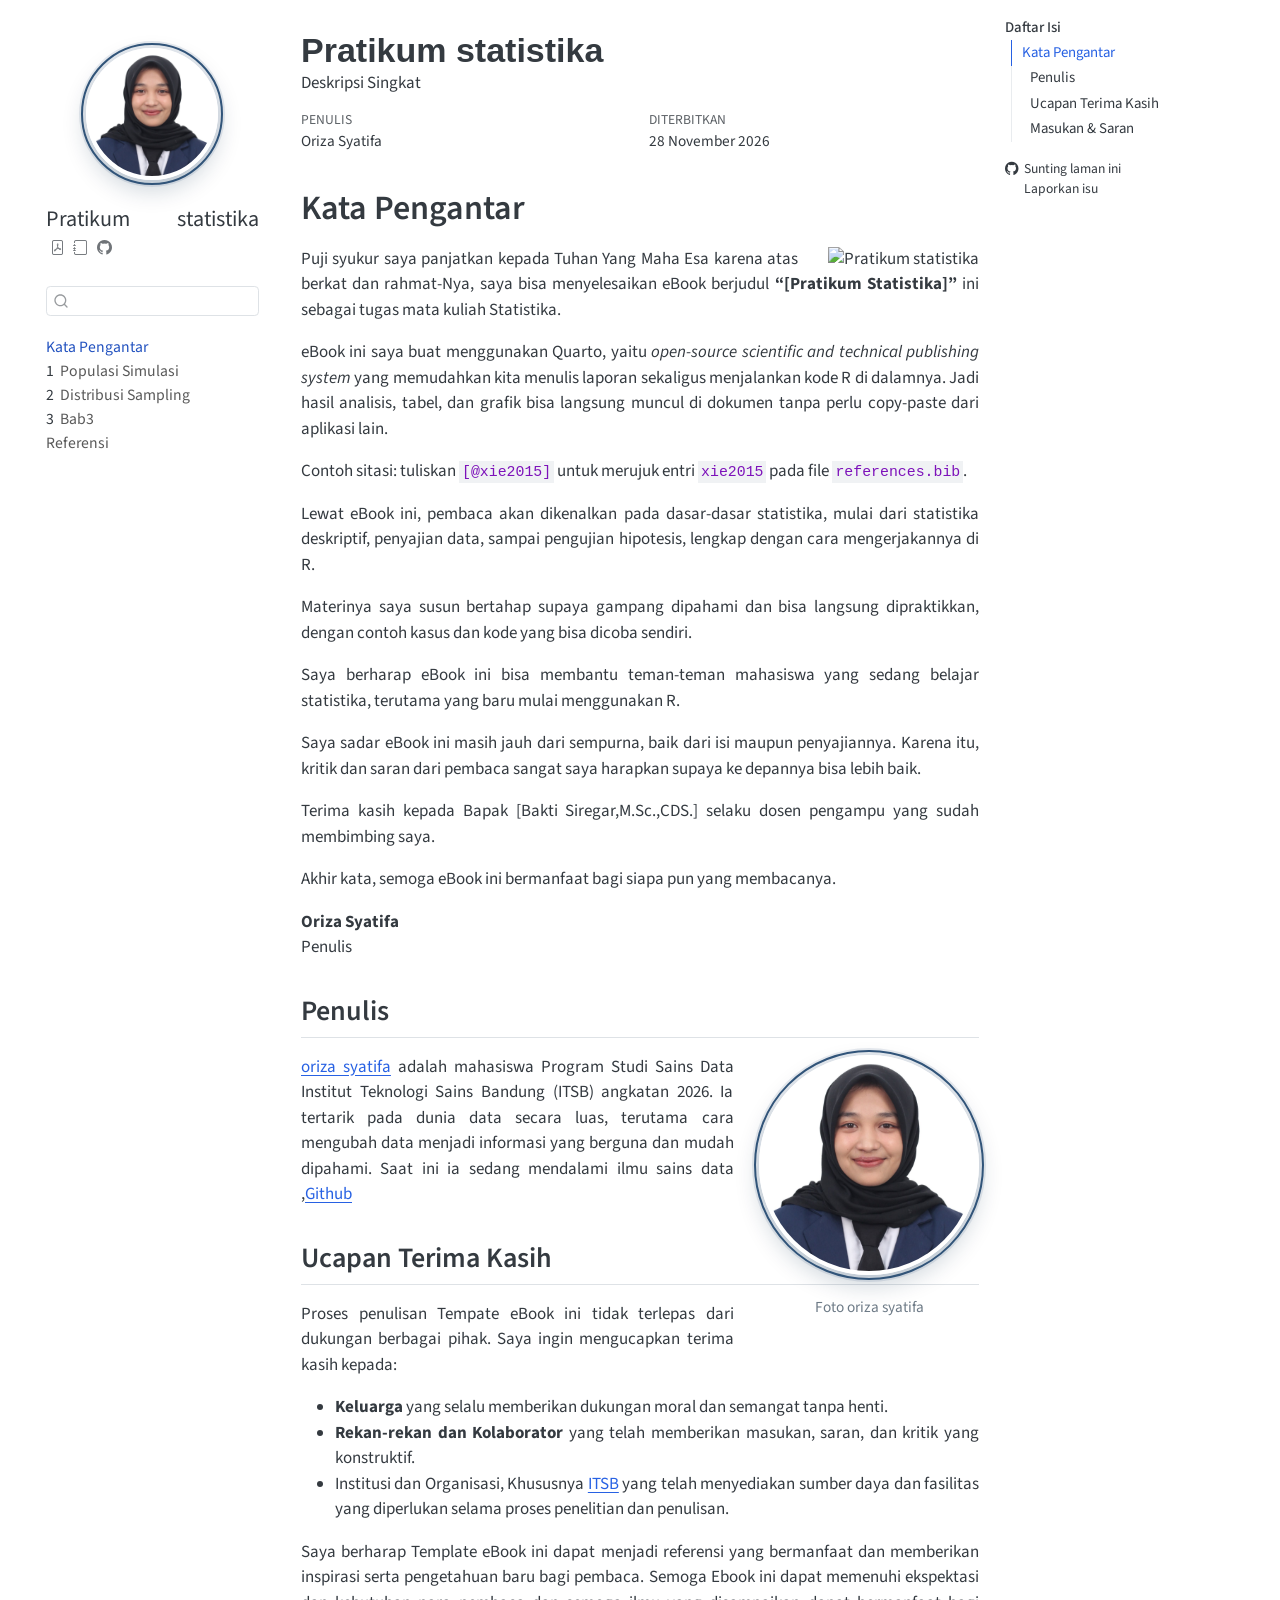
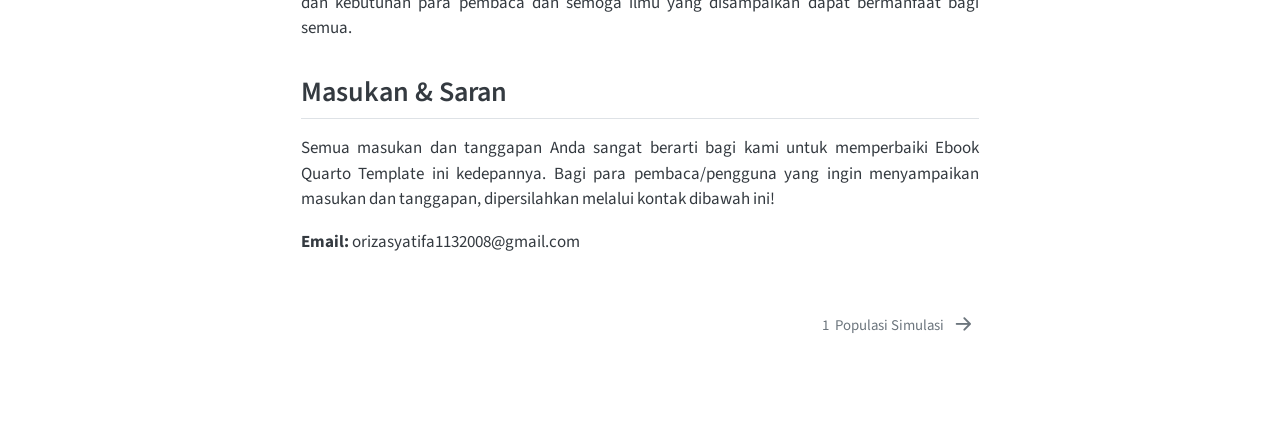
==== commit 4e395969: "Update book content" ====
--- a/docs/index.html
+++ b/docs/index.html
@@ -214,7 +214,7 @@
 
 
 <section id="kata-pengantar" class="level1 unnumbered">
-<h1 class="unnumbered">Kata Pengantar</h1><p><img src="images/Cover.png" title="Pratikum statistika" class="quarto-cover-image nolightbox img-fluid"></p>
+<h1 class="unnumbered">Kata Pengantar</h1><p><img src="images/cover.png" title="Pratikum statistika" class="quarto-cover-image nolightbox img-fluid"></p>
 <p>Puji syukur saya panjatkan kepada Tuhan Yang Maha Esa karena atas berkat dan rahmat-Nya, saya bisa menyelesaikan eBook berjudul <strong>“[Pratikum Statistika]”</strong> ini sebagai tugas mata kuliah Statistika.</p>
 <p>eBook ini saya buat menggunakan Quarto, yaitu <em>open-source scientific and technical publishing system</em> yang memudahkan kita menulis laporan sekaligus menjalankan kode R di dalamnya. Jadi hasil analisis, tabel, dan grafik bisa langsung muncul di dokumen tanpa perlu copy-paste dari aplikasi lain.</p>
 <p>Contoh sitasi: tuliskan <code>[@xie2015]</code> untuk merujuk entri <code>xie2015</code> pada file <code>references.bib</code>.</p>
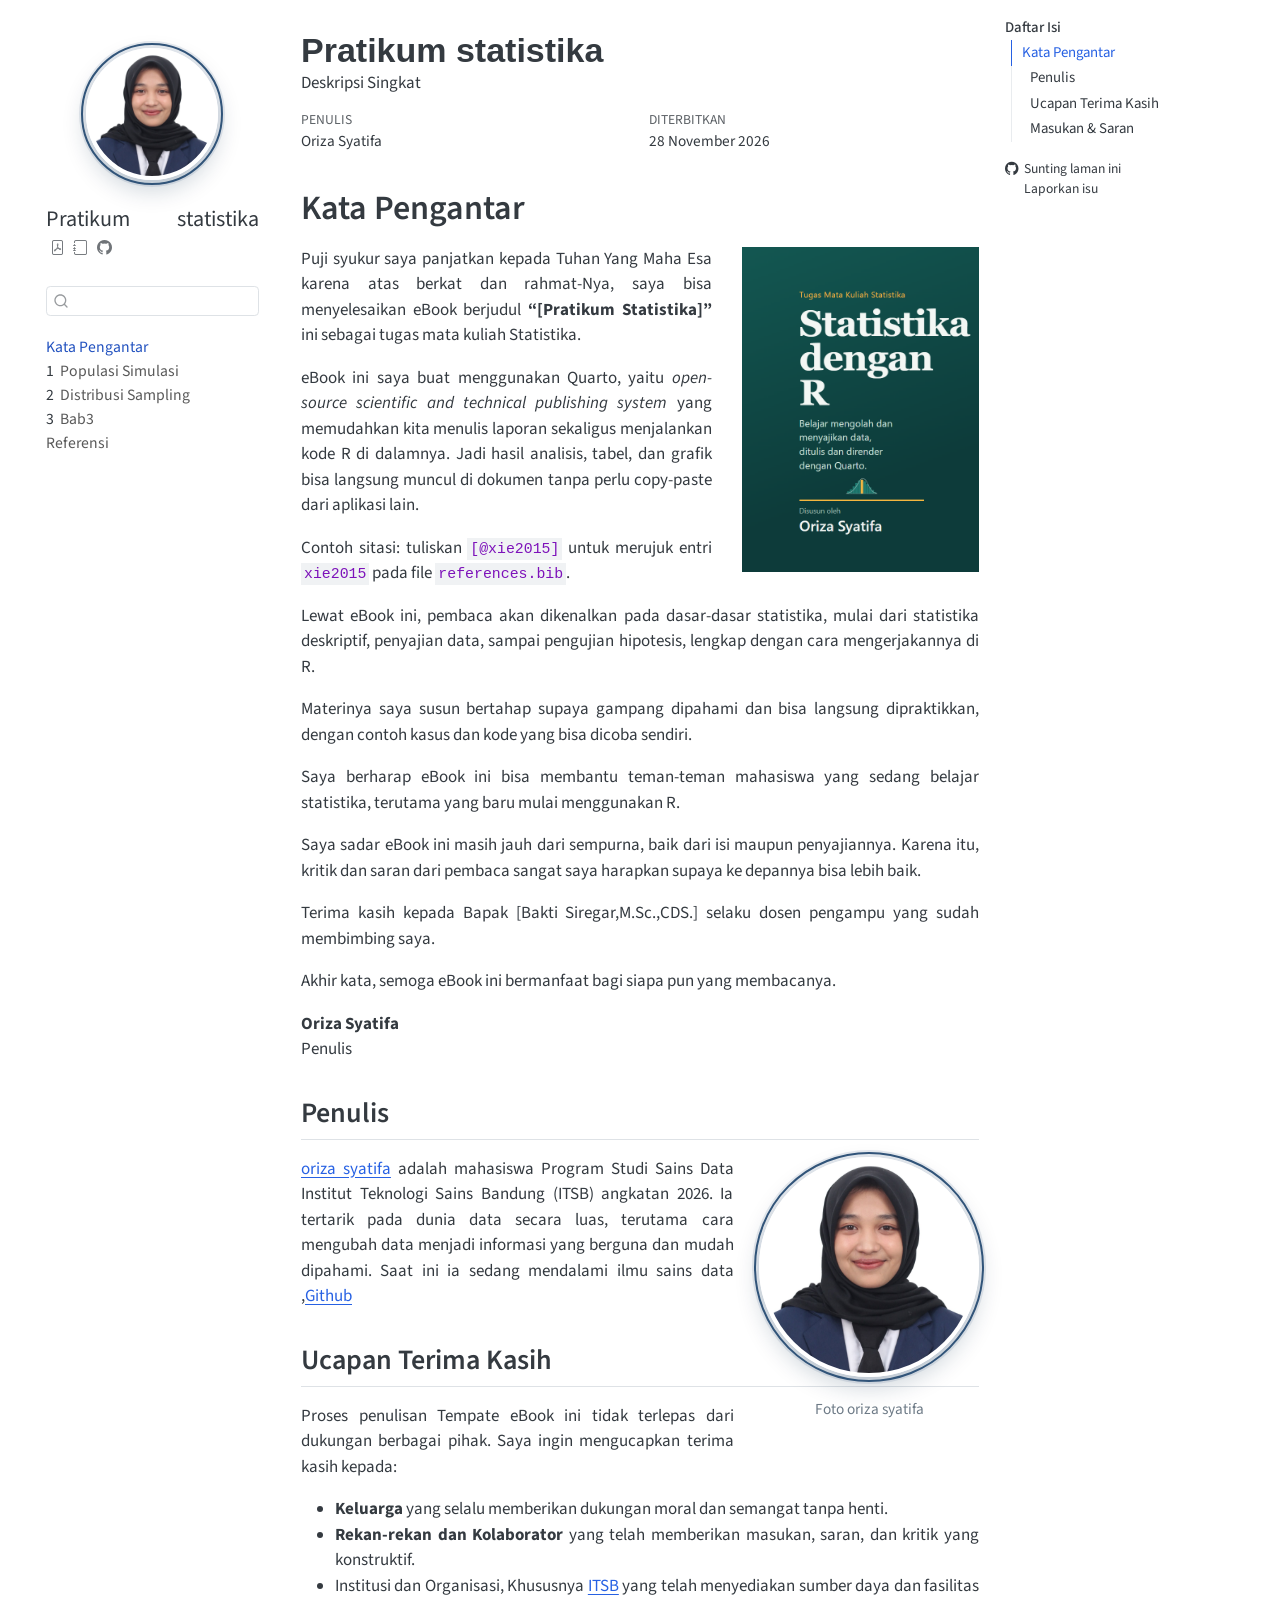
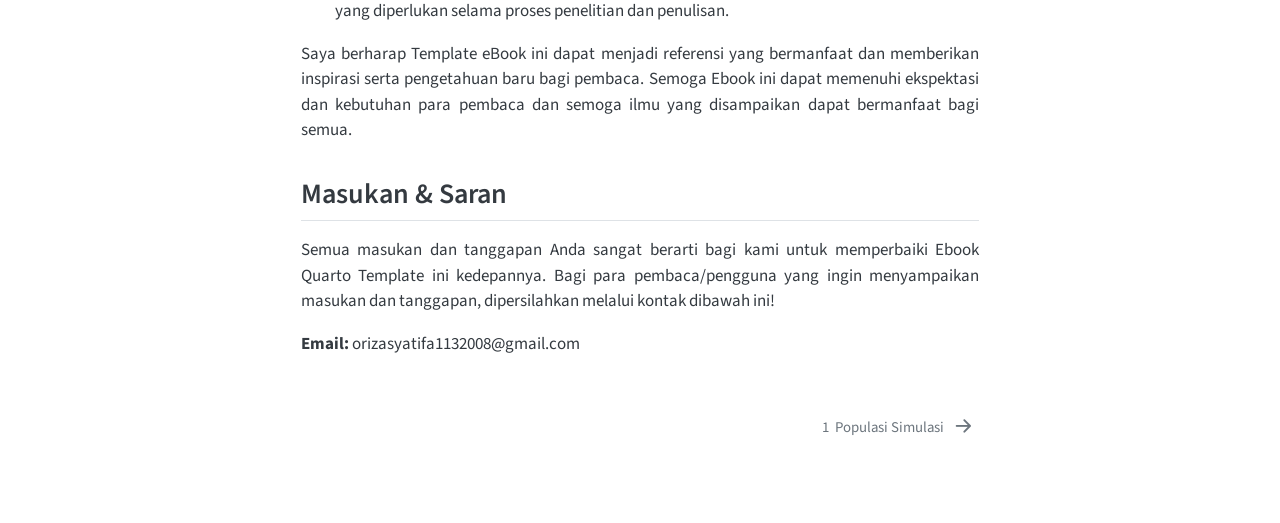
==== commit e4d27402: "Update book content" ====
--- a/docs/index.html
+++ b/docs/index.html
@@ -214,7 +214,7 @@
 
 
 <section id="kata-pengantar" class="level1 unnumbered">
-<h1 class="unnumbered">Kata Pengantar</h1><p><img src="images/cover.png" title="Pratikum statistika" class="quarto-cover-image nolightbox img-fluid"></p>
+<h1 class="unnumbered">Kata Pengantar</h1><p><img src="images/Cover.png" title="Pratikum statistika" class="quarto-cover-image nolightbox img-fluid"></p>
 <p>Puji syukur saya panjatkan kepada Tuhan Yang Maha Esa karena atas berkat dan rahmat-Nya, saya bisa menyelesaikan eBook berjudul <strong>“[Pratikum Statistika]”</strong> ini sebagai tugas mata kuliah Statistika.</p>
 <p>eBook ini saya buat menggunakan Quarto, yaitu <em>open-source scientific and technical publishing system</em> yang memudahkan kita menulis laporan sekaligus menjalankan kode R di dalamnya. Jadi hasil analisis, tabel, dan grafik bisa langsung muncul di dokumen tanpa perlu copy-paste dari aplikasi lain.</p>
 <p>Contoh sitasi: tuliskan <code>[@xie2015]</code> untuk merujuk entri <code>xie2015</code> pada file <code>references.bib</code>.</p>
